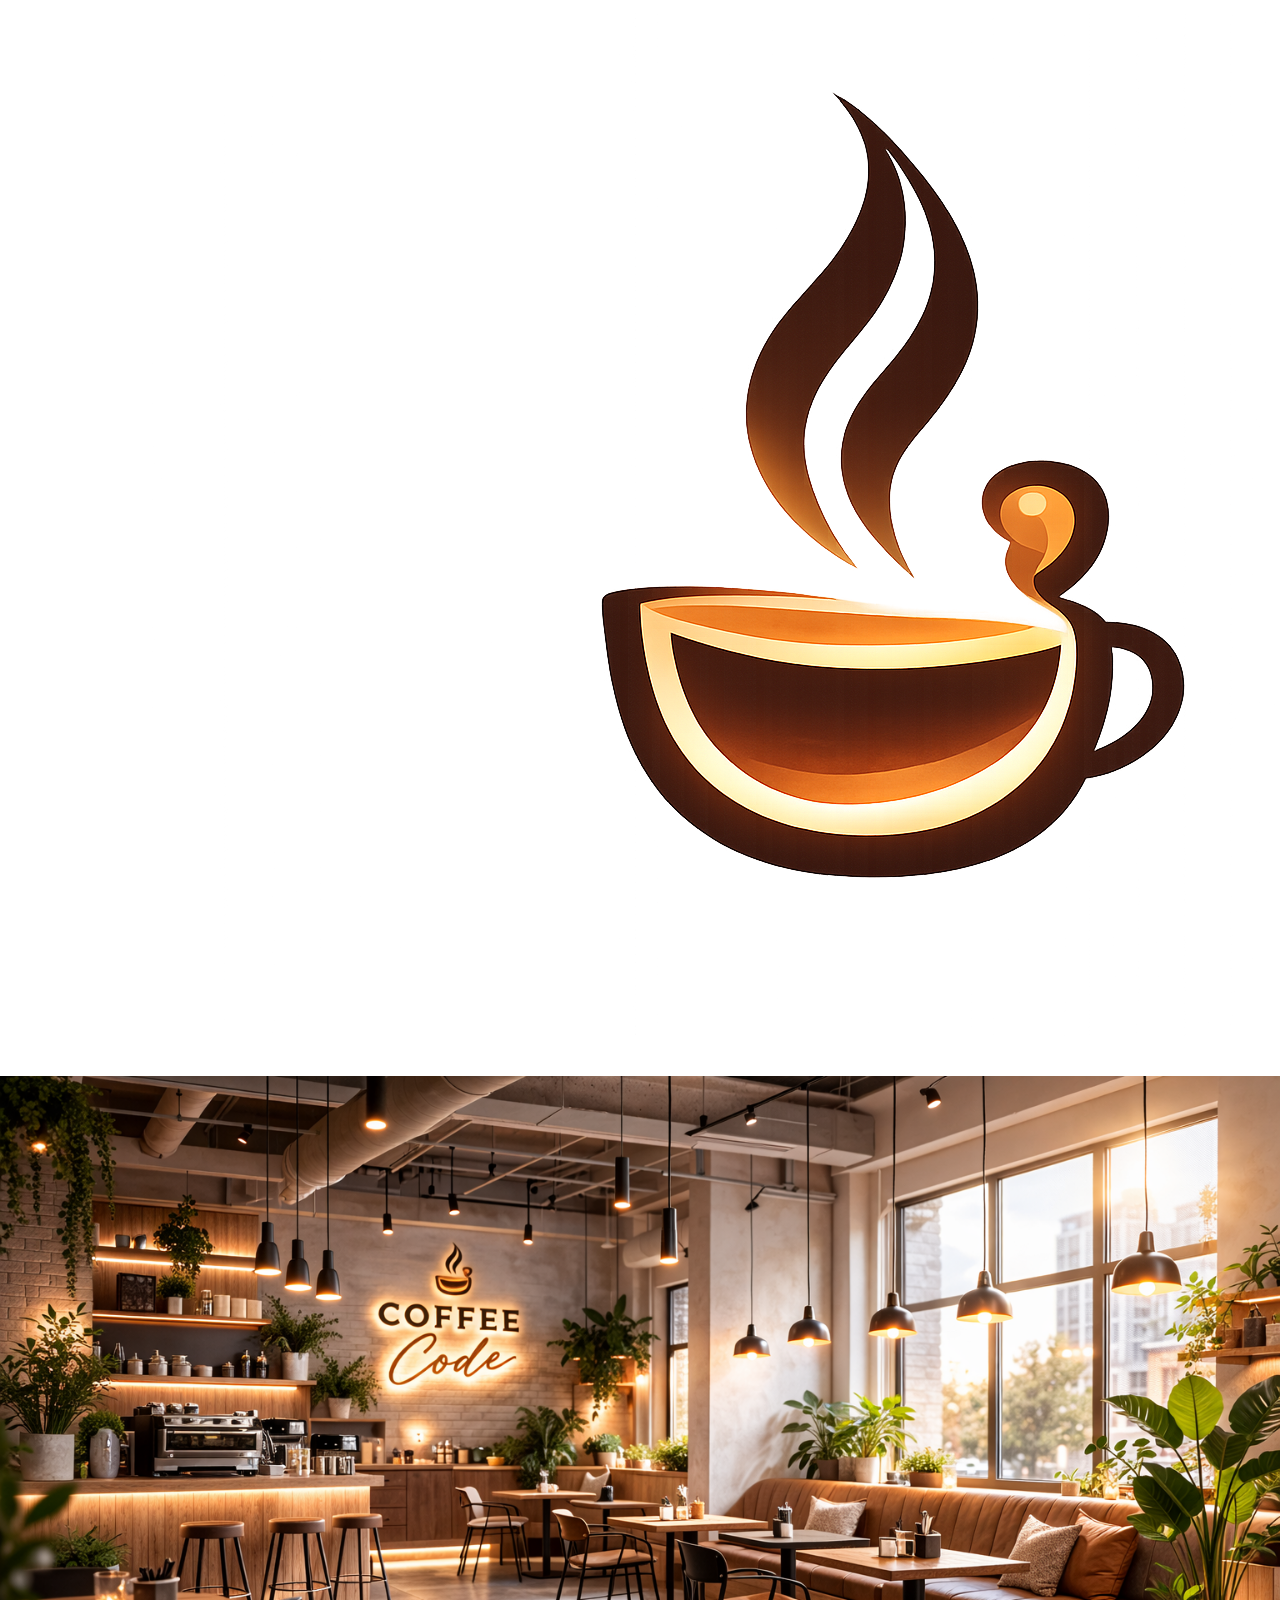
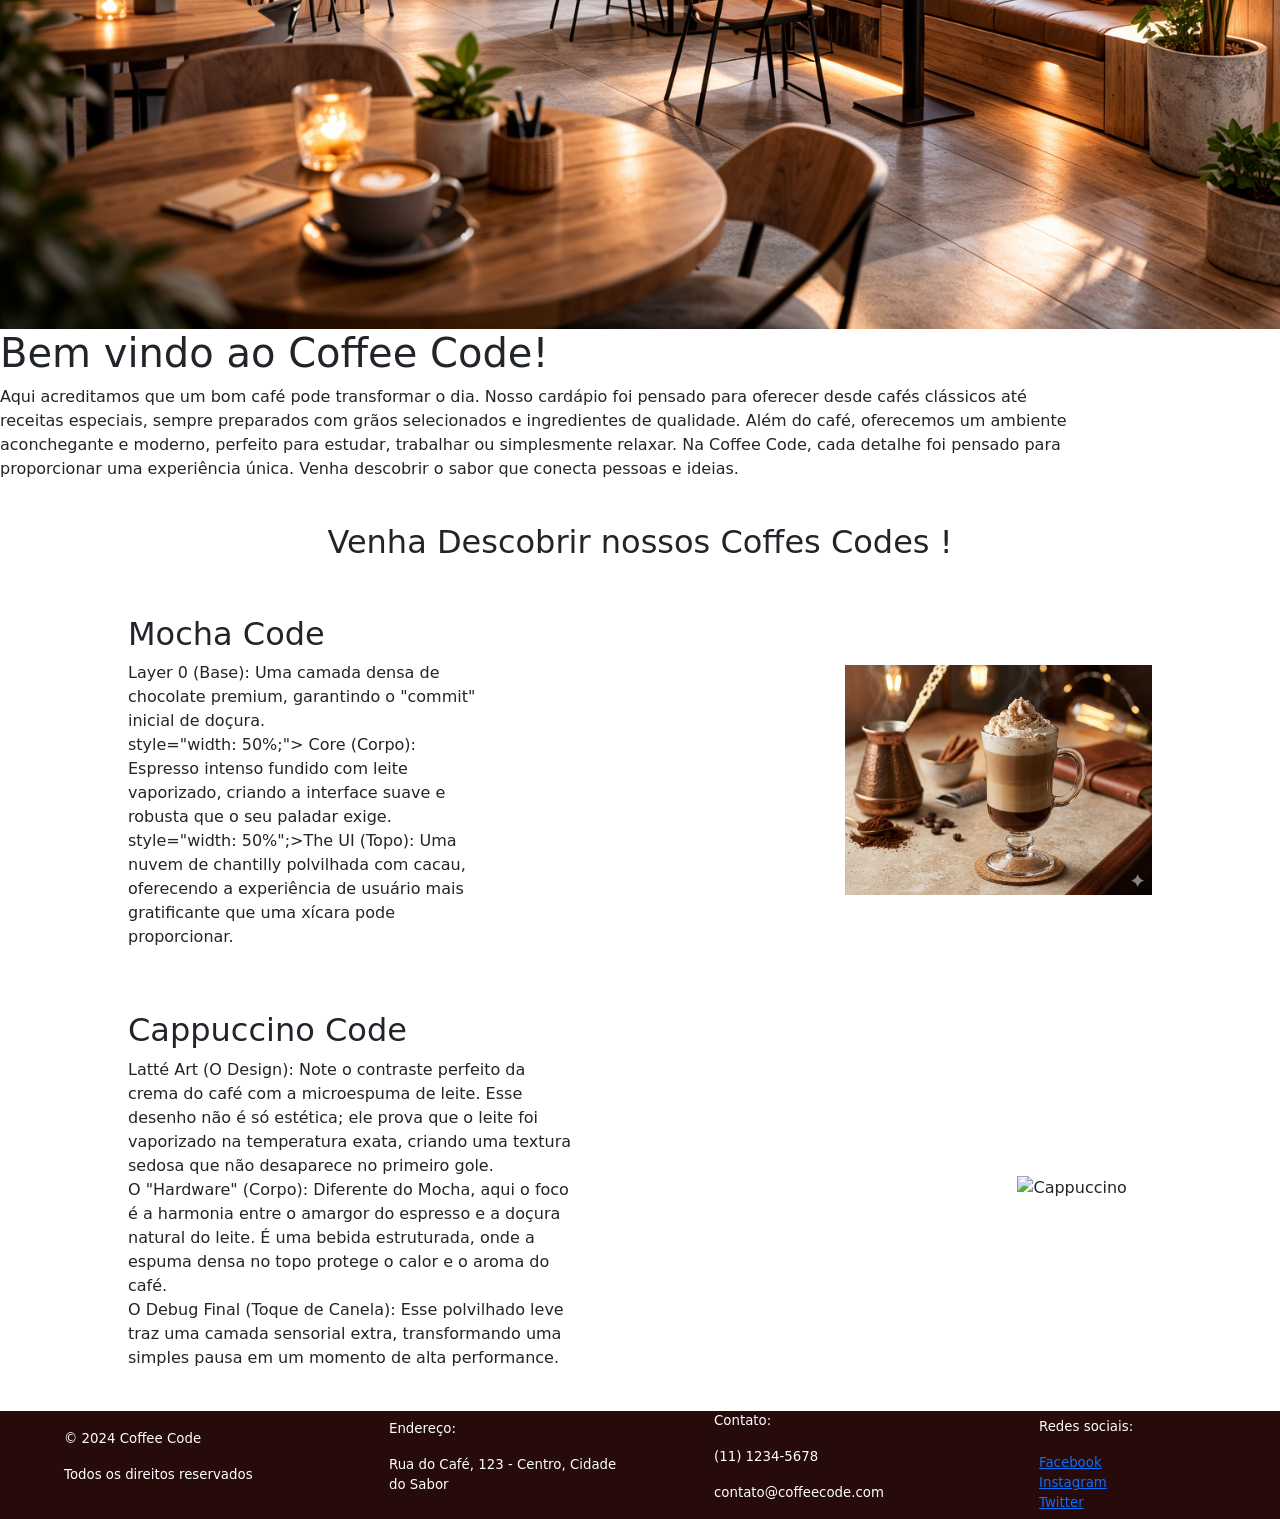
==== index.html @ 64764137 "fix logo navbar" ====
<!DOCTYPE html>
<html lang="pt-br">
<head>
    <meta charset="UTF-8">
    <meta name="viewport" content="width=device-width, initial-scale=1.0">
    <link rel="stylesheet" href="./Style/style.css">
    <title>Coffee Code</title>
    <link href="https://cdn.jsdelivr.net/npm/bootstrap@5.3.8/dist/css/bootstrap.min.css" rel="stylesheet" integrity="sha384-sRIl4kxILFvY47J16cr9ZwB07vP4J8+LH7qKQnuqkuIAvNWLzeN8tE5YBujZqJLB" crossorigin="anonymous">
</head>
<body>

  <script src="https://cdn.jsdelivr.net/npm/bootstrap@5.3.8/dist/js/bootstrap.bundle.min.js" integrity="sha384-FKyoEForCGlyvwx9Hj09JcYn3nv7wiPVlz7YYwJrWVcXK/BmnVDxM+D2scQbITxI" crossorigin="anonymous"></script>

    <header>
      <div class="navbar navbar-expand-sm bg-muted navbar-muted">
        <div class="container-fluid">
        <a class="navbar-brand" href="index.html"><img src="./Imagem/logo2.0.png" alt="logo"></a> <!-- COLOCAR A LOGO AQUI -->
        <button class="navbar-toggler" type="button" data-bs-toggle="collapse" data-bs-target="#collapsibleNavbar">
        <span class="navbar-toggler-icon"></span>
        </button>
        <div class="collapse navbar-collapse" id="collapsibleNavbar">
          <ul class="navbar-nav">
            <li class="nav-item">
              <a class="nav-link" href="index.html">Home</a>
            </li>
            <li class="nav-item">
              <a class="nav-link" href="sobre.html">Sobre</a>
            </li>
            <li class="nav-item">
              <a class="nav-link" href="contato.html">Contato</a>
            </li>
          </ul>
  
          <form class="d-flex">
              <input class="form-control me-2" type="text" placeholder="Search">
              <button class="btn btn-secondary" type="button">Pesquisar</button>
          </form>
          </div>
      </div>
    </header>
    
    <nav>
        <img src="./Imagem/ambiente2.0.png" alt="ambiente"
        width="100%"
        height="100%">
        <h1>Bem vindo ao Coffee Code!</h1>
        <p style="width: 85%;"> Aqui acreditamos que um bom café pode transformar o dia. Nosso cardápio foi pensado para oferecer desde cafés clássicos até receitas especiais, sempre preparados com grãos selecionados e ingredientes de qualidade.
            Além do café, oferecemos um ambiente aconchegante e moderno, perfeito para estudar, trabalhar ou simplesmente relaxar. Na Coffee Code, cada detalhe foi pensado para proporcionar uma experiência única.
            Venha descobrir o sabor que conecta pessoas e ideias.
        </p>
    </nav>

    <section>
        <h2> Venha Descobrir nossos Coffes Codes !</h2>
    </section>
    
    <article>
        <nav><h2>Mocha Code</h2>
           <p style="width: 50%;">
            Layer 0 (Base): Uma camada densa de chocolate premium, garantindo o "commit" inicial de doçura.
           <br>
           style="width: 50%;"> Core (Corpo): Espresso intenso fundido com leite vaporizado, criando a interface suave e robusta que o seu paladar exige.
           <br>
           style="width: 50%";>The UI (Topo): Uma nuvem de chantilly polvilhada com cacau, oferecendo a experiência de usuário mais gratificante que uma xícara pode proporcionar.
           </p>
        </nav>

        <img src="./Imagem/exemplo café.jpg" alt="Mocha Café"
        width="30%"
        height="30%">
    </article>

    
     <article>
        <nav><h2>Cappuccino Code</h2>
           <p style="width: 50%;">
           Latté Art (O Design): Note o contraste perfeito da crema do café com a microespuma de leite. Esse desenho não é só estética; ele prova que o leite foi vaporizado na temperatura exata, criando uma textura sedosa que não desaparece no primeiro gole.
           <br>
           O "Hardware" (Corpo): Diferente do Mocha, aqui o foco é a harmonia entre o amargor do espresso e a doçura natural do leite. É uma bebida estruturada, onde a espuma densa no topo protege o calor e o aroma do café.
           <br>
           O Debug Final (Toque de Canela): Esse polvilhado leve traz uma camada sensorial extra, transformando uma simples pausa em um momento de alta performance.
           </p>
        </nav>

        <img src="./Imagem/cappuccino.jpg" alt="Cappuccino"
        width="30%"
        height="30%">        
    </article>

<footer>
  <div>
    <p>© 2024 Coffee Code</p>
    <p>Todos os direitos reservados</p>
  </div>

  <div>
    <p>Endereço:</p>
    <p>Rua do Café, 123 - Centro, Cidade do Sabor</p>
  </div>

  <div>
    <p>Contato:</p>
    <p>(11) 1234-5678</p>
    <p>contato@coffeecode.com</p>
  </div>

  <div>
    <p>Redes sociais:</p>
    <a href="#">Facebook</a><br>
    <a href="#">Instagram</a><br>
    <a href="#">Twitter</a>
  </div>
</footer>
  
</body>
</html>
---- Style/style.css ----
body {
    background-color: aliceblue;
    font-family:'Lucida Sans', 'Lucida Sans Regular', 'Lucida Grande', 'Lucida Sans Unicode', Geneva, Verdana, sans-serif
}


header {
    display: flex;
    justify-content: space-between;
    align-items: center;
    flex-wrap: wrap;
    margin-left: 10%;
    margin-right: 10%;
    }

nav {
    display: block;
    justify-items: center;
    align-content: center;
    margin-top: 2%;
}

section {
    display: flex;
    justify-content: center;
    margin-top: 2%;
}

article {
    display: flex;
    margin: 2% 10%;
    align-items: center;
    justify-content: space-around;
}

 footer {
    display: flex;
    justify-content: space-between; 
    align-items: center; 
    background-color: rgb(39, 10, 10);
    color: white;
    gap: 20px;
    height: 17%;
}

footer div {
    font-size: smaller;
    align-items: center;
    margin-left: 5%;
    width: 350px;
}


div {
    width: 20%;
}

.form {
    display: flex;
    justify-content: center;
    margin: 0% 3%;
}

.form form {
    display: flex;
    flex-direction: column; 
    gap: 10px;
    width: 300px;
    margin-bottom: 2%;
}

textarea {
    width: 100%;
    height: 150px; 
    padding: 10px;
}
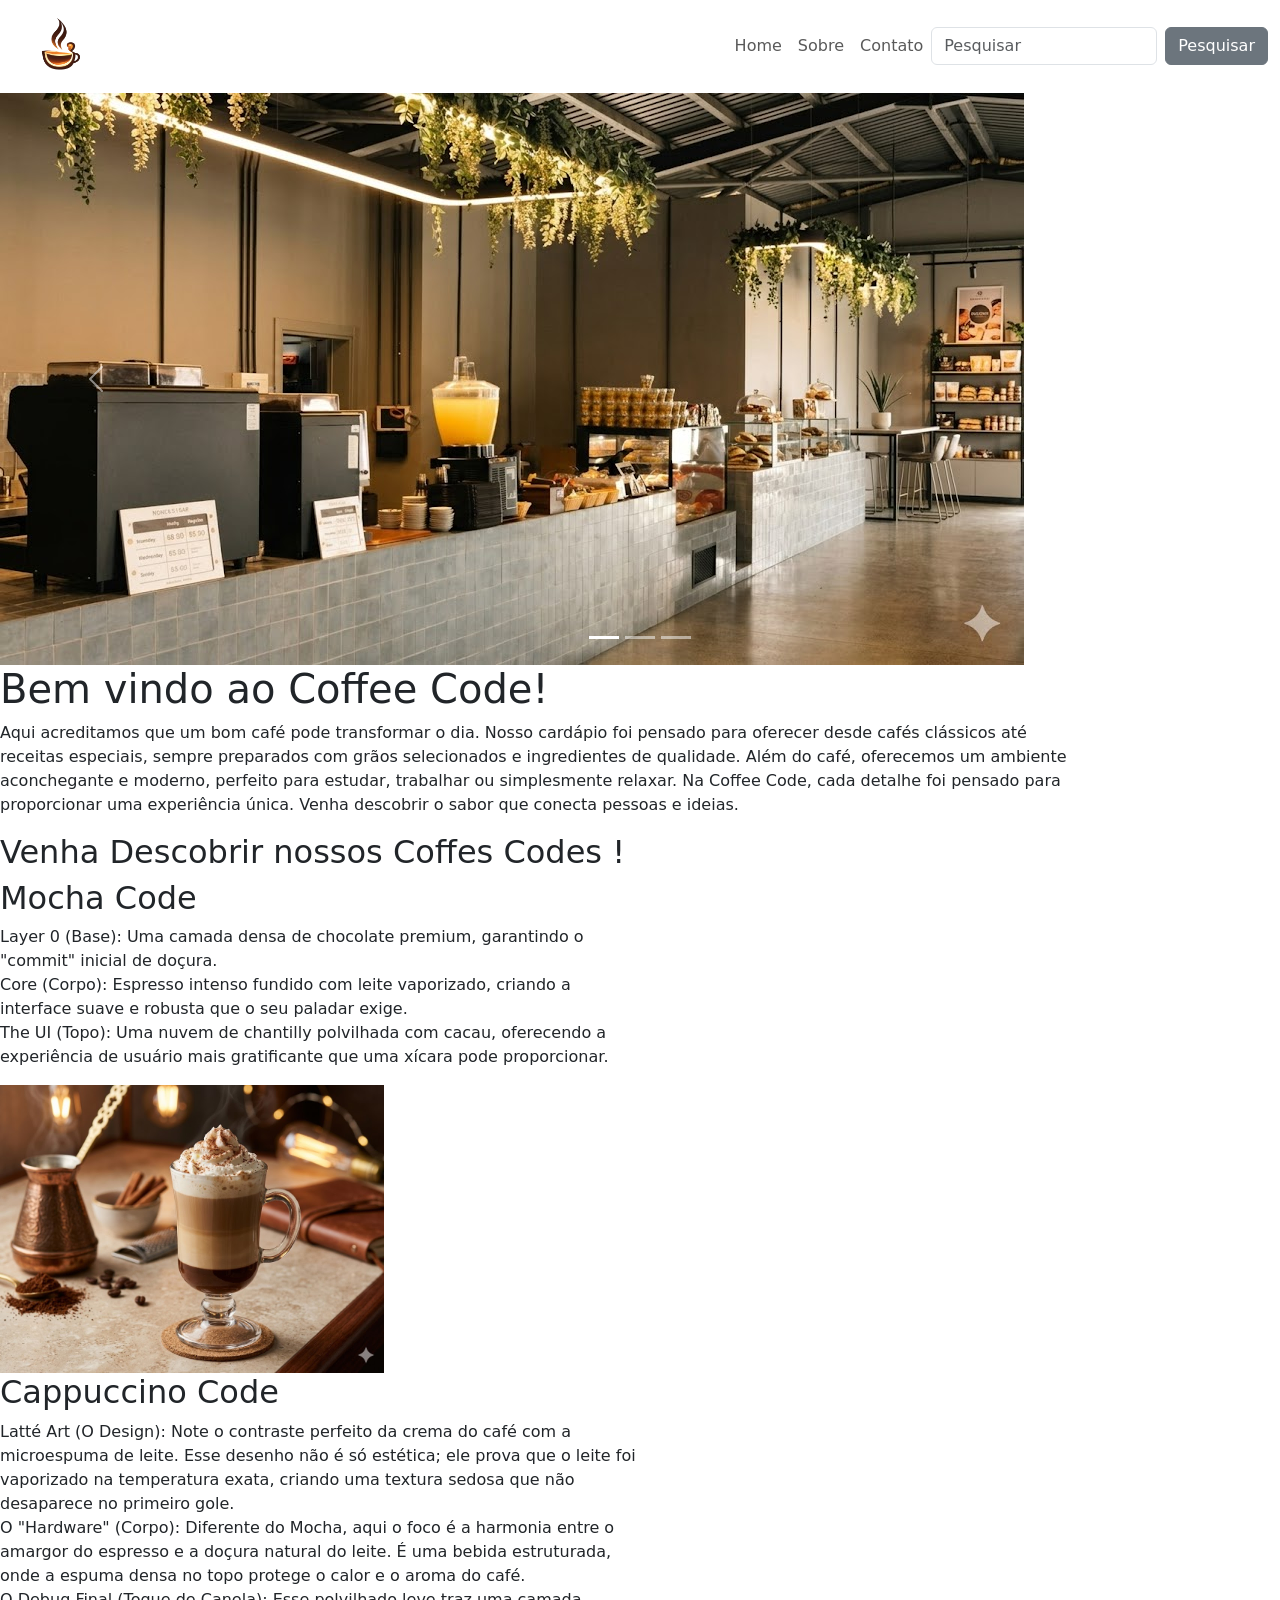
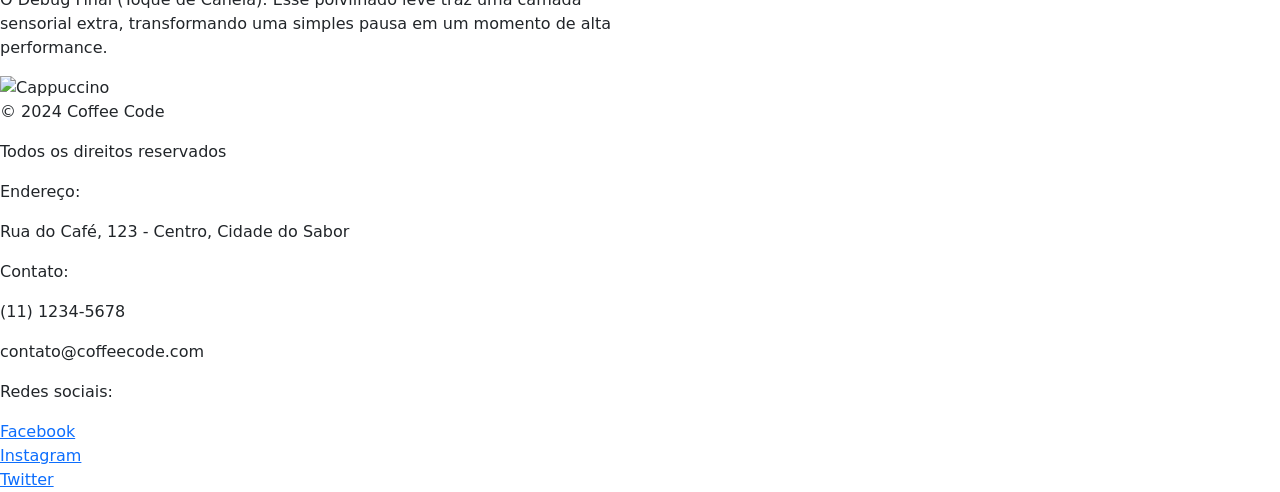
==== commit c389ed70: "uptade index" ====
--- a/index.html
+++ b/index.html
@@ -6,20 +6,21 @@
     <link rel="stylesheet" href="./Style/style.css">
     <title>Coffee Code</title>
     <link href="https://cdn.jsdelivr.net/npm/bootstrap@5.3.8/dist/css/bootstrap.min.css" rel="stylesheet" integrity="sha384-sRIl4kxILFvY47J16cr9ZwB07vP4J8+LH7qKQnuqkuIAvNWLzeN8tE5YBujZqJLB" crossorigin="anonymous">
+    <script src="https://cdn.jsdelivr.net/npm/bootstrap@5.3.8/dist/js/bootstrap.bundle.min.js" integrity="sha384-FKyoEForCGlyvwx9Hj09JcYn3nv7wiPVlz7YYwJrWVcXK/BmnVDxM+D2scQbITxI" crossorigin="anonymous"></script>
+
 </head>
 <body>
 
-  <script src="https://cdn.jsdelivr.net/npm/bootstrap@5.3.8/dist/js/bootstrap.bundle.min.js" integrity="sha384-FKyoEForCGlyvwx9Hj09JcYn3nv7wiPVlz7YYwJrWVcXK/BmnVDxM+D2scQbITxI" crossorigin="anonymous"></script>
 
     <header>
       <div class="navbar navbar-expand-sm bg-muted navbar-muted">
         <div class="container-fluid">
-        <a class="navbar-brand" href="index.html"><img src="./Imagem/logo2.0.png" alt="logo"></a> <!-- COLOCAR A LOGO AQUI -->
+        <a class="navbar-brand" href="index.html"> <img class="img-fluid" src="./Imagem/logo2.0.png" alt="Logo" style="max-width: 100px"> </a> <!-- COLOCAR A LOGO AQUI -->
         <button class="navbar-toggler" type="button" data-bs-toggle="collapse" data-bs-target="#collapsibleNavbar">
         <span class="navbar-toggler-icon"></span>
         </button>
         <div class="collapse navbar-collapse" id="collapsibleNavbar">
-          <ul class="navbar-nav">
+          <ul class="navbar-nav ms-auto">
             <li class="nav-item">
               <a class="nav-link" href="index.html">Home</a>
             </li>
@@ -32,23 +33,50 @@
           </ul>
   
           <form class="d-flex">
-              <input class="form-control me-2" type="text" placeholder="Search">
+              <input class="form-control me-2 h-99" type="text" placeholder="Pesquisar">
               <button class="btn btn-secondary" type="button">Pesquisar</button>
           </form>
           </div>
       </div>
     </header>
     
-    <nav>
-        <img src="./Imagem/ambiente2.0.png" alt="ambiente"
-        width="100%"
-        height="100%">
+    <main>
+      <div id="demo" class="carousel slide" data-bs-ride="carousel">
+
+
+        <div class="carousel-indicators">
+          <button type="button" data-bs-target="#demo" data-bs-slide-to="0" class="active"></button>
+          <button type="button" data-bs-target="#demo" data-bs-slide-to="1"></button>
+          <button type="button" data-bs-target="#demo" data-bs-slide-to="2"></button>
+        </div>
+  
+ 
+        <div class="carousel-inner">
+          <div class="carousel-item active">
+            <img src="./Imagem/carrossel1.jpg" alt="Balcão">
+          </div>
+          <div class="carousel-item">
+            <img src="./Imagem/carrossel2.jpg" alt="Café">
+          </div>
+          <div class="carousel-item">
+            <img src="./Imagem/carrossel3.jpg" alt="Mesas">
+          </div>
+        </div>
+  
+        <button class="carousel-control-prev" type="button" data-bs-target="#demo" data-bs-slide="prev">
+          <span class="carousel-control-prev-icon"></span>
+        </button>
+        <button class="carousel-control-next" type="button" data-bs-target="#demo" data-bs-slide="next">
+          <span class="carousel-control-next-icon"></span>
+        </button>
+      </div>
+
         <h1>Bem vindo ao Coffee Code!</h1>
         <p style="width: 85%;"> Aqui acreditamos que um bom café pode transformar o dia. Nosso cardápio foi pensado para oferecer desde cafés clássicos até receitas especiais, sempre preparados com grãos selecionados e ingredientes de qualidade.
             Além do café, oferecemos um ambiente aconchegante e moderno, perfeito para estudar, trabalhar ou simplesmente relaxar. Na Coffee Code, cada detalhe foi pensado para proporcionar uma experiência única.
             Venha descobrir o sabor que conecta pessoas e ideias.
         </p>
-    </nav>
+    </main>
 
     <section>
         <h2> Venha Descobrir nossos Coffes Codes !</h2>
@@ -59,9 +87,9 @@
            <p style="width: 50%;">
             Layer 0 (Base): Uma camada densa de chocolate premium, garantindo o "commit" inicial de doçura.
            <br>
-           style="width: 50%;"> Core (Corpo): Espresso intenso fundido com leite vaporizado, criando a interface suave e robusta que o seu paladar exige.
+            Core (Corpo): Espresso intenso fundido com leite vaporizado, criando a interface suave e robusta que o seu paladar exige.
            <br>
-           style="width: 50%";>The UI (Topo): Uma nuvem de chantilly polvilhada com cacau, oferecendo a experiência de usuário mais gratificante que uma xícara pode proporcionar.
+            The UI (Topo): Uma nuvem de chantilly polvilhada com cacau, oferecendo a experiência de usuário mais gratificante que uma xícara pode proporcionar.
            </p>
         </nav>
 
--- a/Style/style.css
+++ b/Style/style.css
@@ -1,4 +1,5 @@
-body {
+/*
+ body {
     background-color: aliceblue;
     font-family:'Lucida Sans', 'Lucida Sans Regular', 'Lucida Grande', 'Lucida Sans Unicode', Geneva, Verdana, sans-serif
 }
@@ -12,8 +13,9 @@
     margin-left: 10%;
     margin-right: 10%;
     }
+    
 
-nav {
+main {
     display: block;
     justify-items: center;
     align-content: center;
@@ -73,4 +75,12 @@
     width: 100%;
     height: 150px; 
     padding: 10px;
-}+}
+
+main {
+    display: flex;
+    justify-content: center;
+    max-width: 100%;
+    margin: 0 auto;
+}
+    */
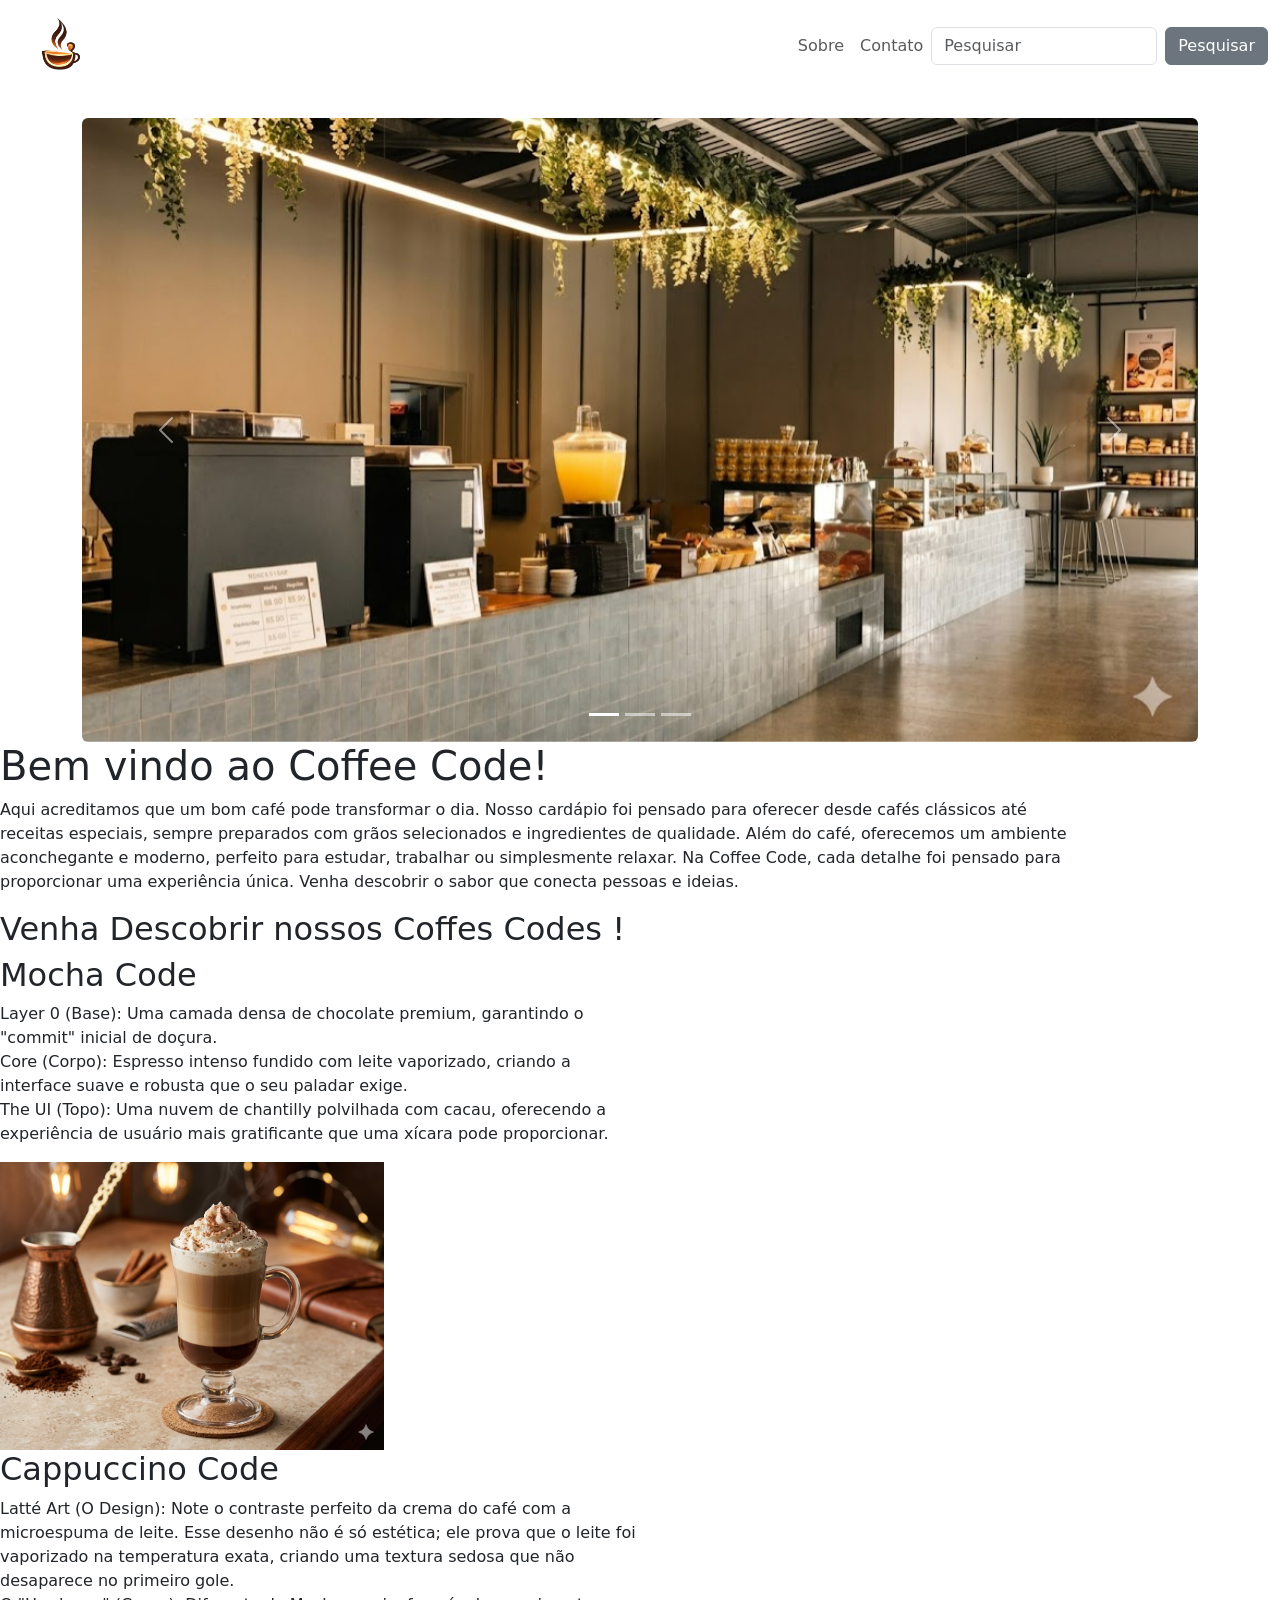
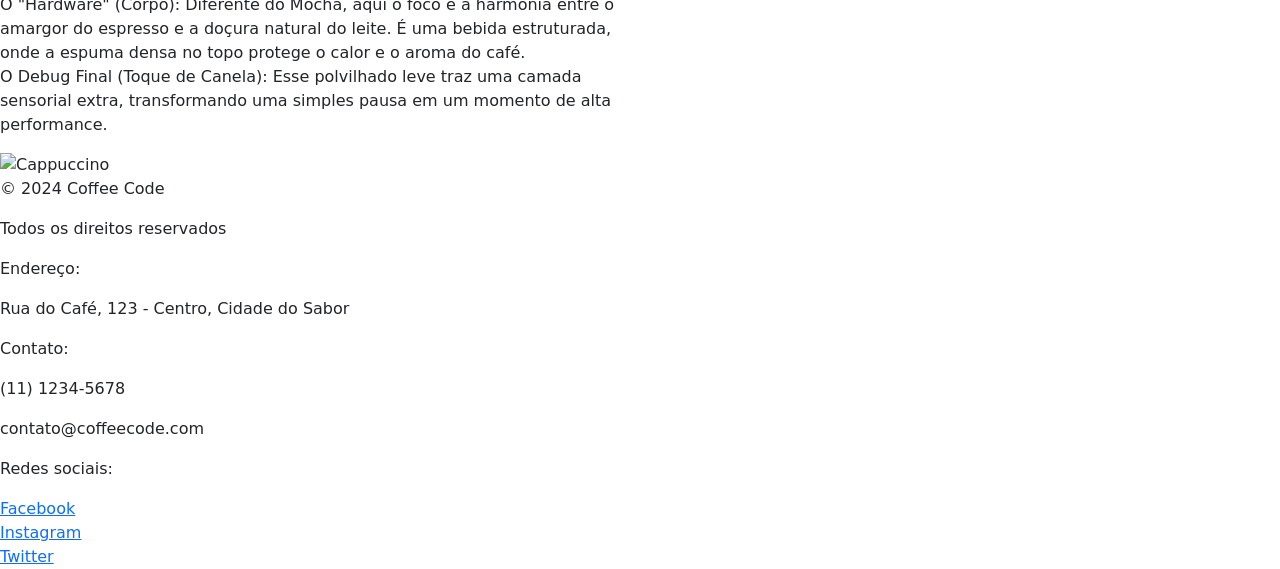
==== commit 44b44cf2: "fix index" ====
--- a/index.html
+++ b/index.html
@@ -6,22 +6,21 @@
     <link rel="stylesheet" href="./Style/style.css">
     <title>Coffee Code</title>
     <link href="https://cdn.jsdelivr.net/npm/bootstrap@5.3.8/dist/css/bootstrap.min.css" rel="stylesheet" integrity="sha384-sRIl4kxILFvY47J16cr9ZwB07vP4J8+LH7qKQnuqkuIAvNWLzeN8tE5YBujZqJLB" crossorigin="anonymous">
-    <script src="https://cdn.jsdelivr.net/npm/bootstrap@5.3.8/dist/js/bootstrap.bundle.min.js" integrity="sha384-FKyoEForCGlyvwx9Hj09JcYn3nv7wiPVlz7YYwJrWVcXK/BmnVDxM+D2scQbITxI" crossorigin="anonymous"></script>
-
 </head>
 <body>
 
+    <script src="https://cdn.jsdelivr.net/npm/bootstrap@5.3.8/dist/js/bootstrap.bundle.min.js" integrity="sha384-FKyoEForCGlyvwx9Hj09JcYn3nv7wiPVlz7YYwJrWVcXK/BmnVDxM+D2scQbITxI" crossorigin="anonymous"></script>
 
     <header>
       <div class="navbar navbar-expand-sm bg-muted navbar-muted">
         <div class="container-fluid">
-        <a class="navbar-brand" href="index.html"> <img class="img-fluid" src="./Imagem/logo2.0.png" alt="Logo" style="max-width: 100px"> </a> <!-- COLOCAR A LOGO AQUI -->
+        <a class="navbar-brand" href="index.html"> <img class="img-fluid" src="./Imagem/logo2.0.png" alt="Logo" style="max-width: 100px"> </a> <!-- COLOCAR A LOGO AQUI MUCA-->
         <button class="navbar-toggler" type="button" data-bs-toggle="collapse" data-bs-target="#collapsibleNavbar">
         <span class="navbar-toggler-icon"></span>
         </button>
         <div class="collapse navbar-collapse" id="collapsibleNavbar">
           <ul class="navbar-nav ms-auto">
-            <li class="nav-item">
+            <li class="nav-item dropdown-menu">
               <a class="nav-link" href="index.html">Home</a>
             </li>
             <li class="nav-item">
@@ -40,45 +39,45 @@
       </div>
     </header>
     
-    <main>
-      <div id="demo" class="carousel slide" data-bs-ride="carousel">
+    <main class="container">
+     <div id="demo" class="carousel slide" data-bs-ride="carousel">
 
+       <div class="carousel-indicators">
+         <button type="button" data-bs-target="#demo" data-bs-slide-to="0" class="active"></button>
+         <button type="button" data-bs-target="#demo" data-bs-slide-to="1"></button>
+         <button type="button" data-bs-target="#demo" data-bs-slide-to="2"></button>
+       </div>
+  
+       <div class="carousel-inner rounded">
+         <div class="carousel-item active">
+           <img src="./Imagem/carrossel1.jpg" alt="Cafeteria" class="d-block" style="width:100%">
+         </div>
+         <div class="carousel-item">
+           <img src="./Imagem/carrossel2.jpg" alt="Cafeteria" class="d-block" style="width:100%">
+         </div>
+         <div class="carousel-item">
+           <img src="./Imagem/carrossel3.jpg" alt="Cafeteria" class="d-block" style="width:100%">
+         </div>
+       </div>
+  
+       <button class="carousel-control-prev" type="button" data="#demo" data-bs-slide="prev">
+         <span class="carousel-control-prev-icon"></span>
+       </button>
+       <button class="carousel-control-next" type="button" data-bs-target="#demo" data-bs-slide="next">
+         <span class="carousel-control-next-icon"></span>
+       </button>
+     </div>
+    </main>
 
-        <div class="carousel-indicators">
-          <button type="button" data-bs-target="#demo" data-bs-slide-to="0" class="active"></button>
-          <button type="button" data-bs-target="#demo" data-bs-slide-to="1"></button>
-          <button type="button" data-bs-target="#demo" data-bs-slide-to="2"></button>
-        </div>
-  
- 
-        <div class="carousel-inner">
-          <div class="carousel-item active">
-            <img src="./Imagem/carrossel1.jpg" alt="Balcão">
-          </div>
-          <div class="carousel-item">
-            <img src="./Imagem/carrossel2.jpg" alt="Café">
-          </div>
-          <div class="carousel-item">
-            <img src="./Imagem/carrossel3.jpg" alt="Mesas">
-          </div>
-        </div>
-  
-        <button class="carousel-control-prev" type="button" data-bs-target="#demo" data-bs-slide="prev">
-          <span class="carousel-control-prev-icon"></span>
-        </button>
-        <button class="carousel-control-next" type="button" data-bs-target="#demo" data-bs-slide="next">
-          <span class="carousel-control-next-icon"></span>
-        </button>
-      </div>
+    <section>
+    </div>
 
         <h1>Bem vindo ao Coffee Code!</h1>
         <p style="width: 85%;"> Aqui acreditamos que um bom café pode transformar o dia. Nosso cardápio foi pensado para oferecer desde cafés clássicos até receitas especiais, sempre preparados com grãos selecionados e ingredientes de qualidade.
             Além do café, oferecemos um ambiente aconchegante e moderno, perfeito para estudar, trabalhar ou simplesmente relaxar. Na Coffee Code, cada detalhe foi pensado para proporcionar uma experiência única.
             Venha descobrir o sabor que conecta pessoas e ideias.
         </p>
-    </main>
-
-    <section>
+    </div>
         <h2> Venha Descobrir nossos Coffes Codes !</h2>
     </section>
     
@@ -91,7 +90,7 @@
            <br>
             The UI (Topo): Uma nuvem de chantilly polvilhada com cacau, oferecendo a experiência de usuário mais gratificante que uma xícara pode proporcionar.
            </p>
-        </nav>
+        </nav>  
 
         <img src="./Imagem/exemplo café.jpg" alt="Mocha Café"
         width="30%"
--- a/Style/style.css
+++ b/Style/style.css
@@ -83,4 +83,8 @@
     max-width: 100%;
     margin: 0 auto;
 }
-    */+    */
+
+header {
+    margin-bottom: 2%;
+}
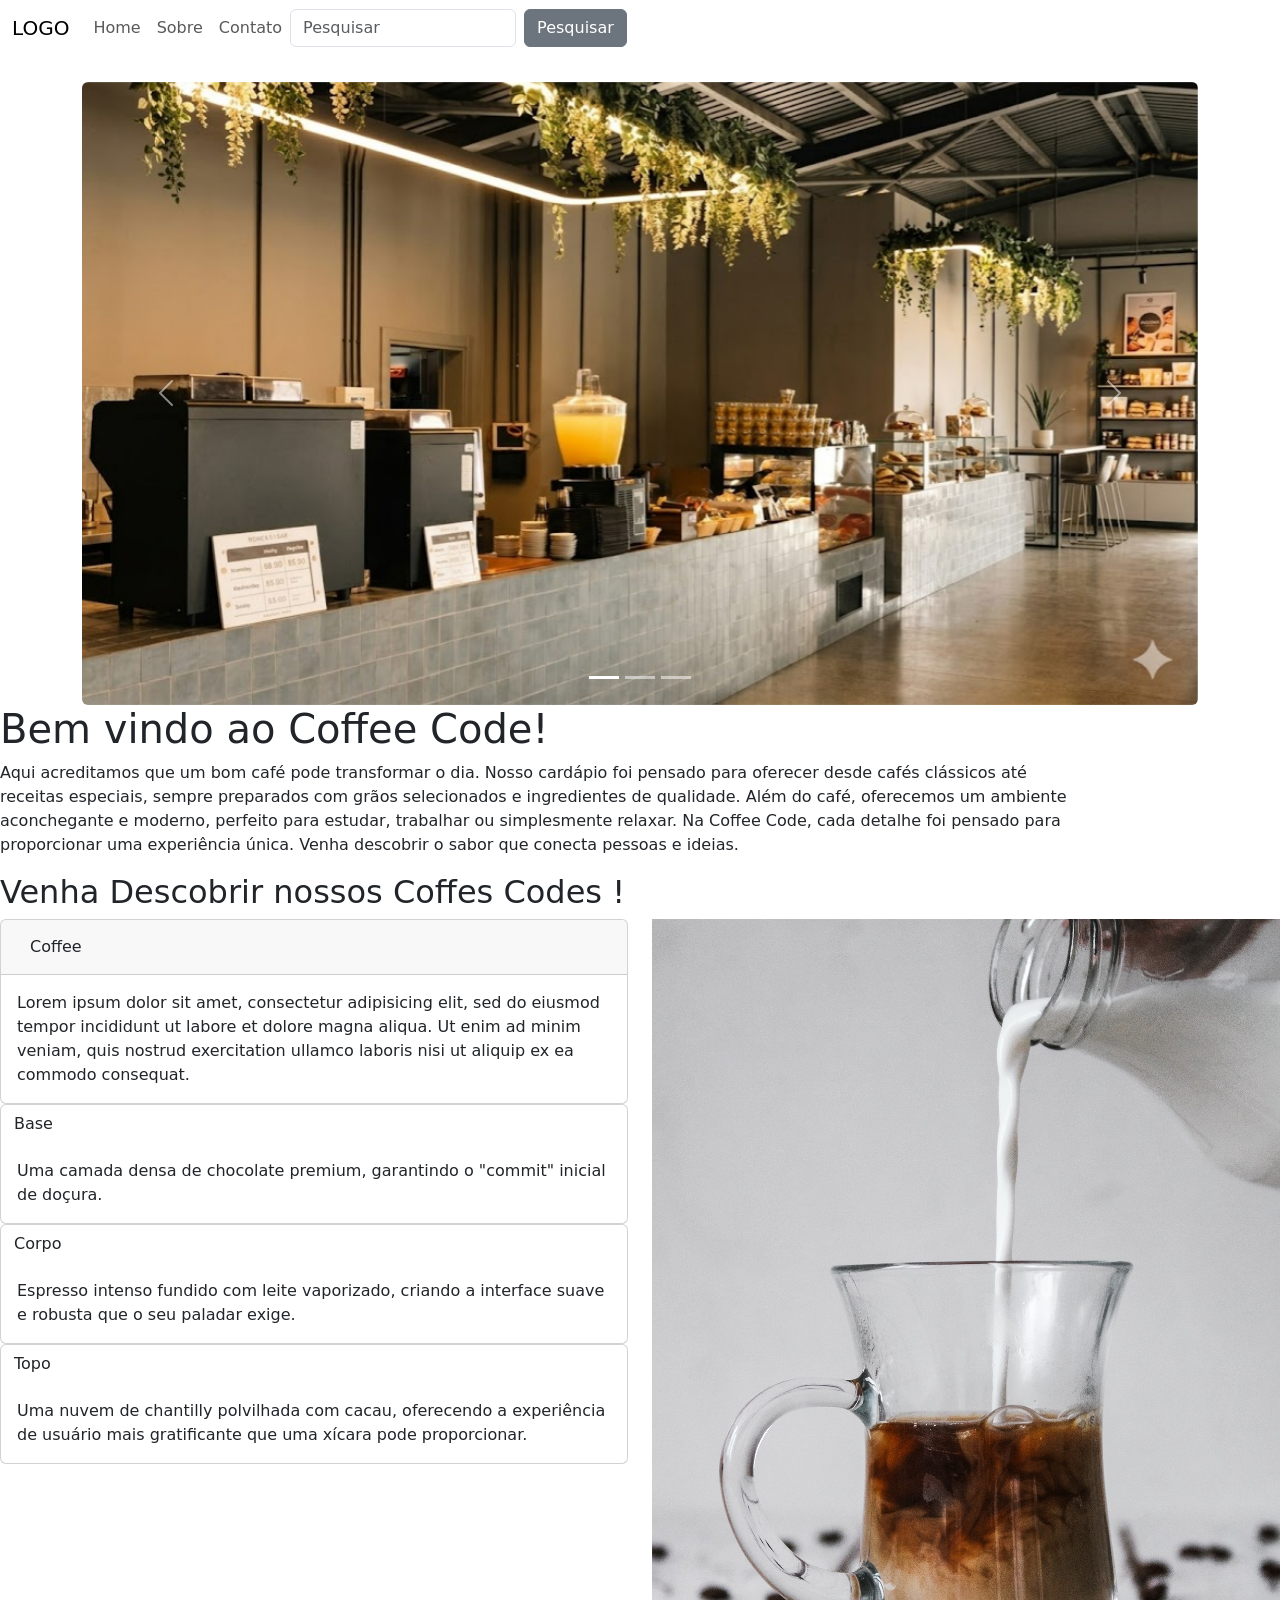
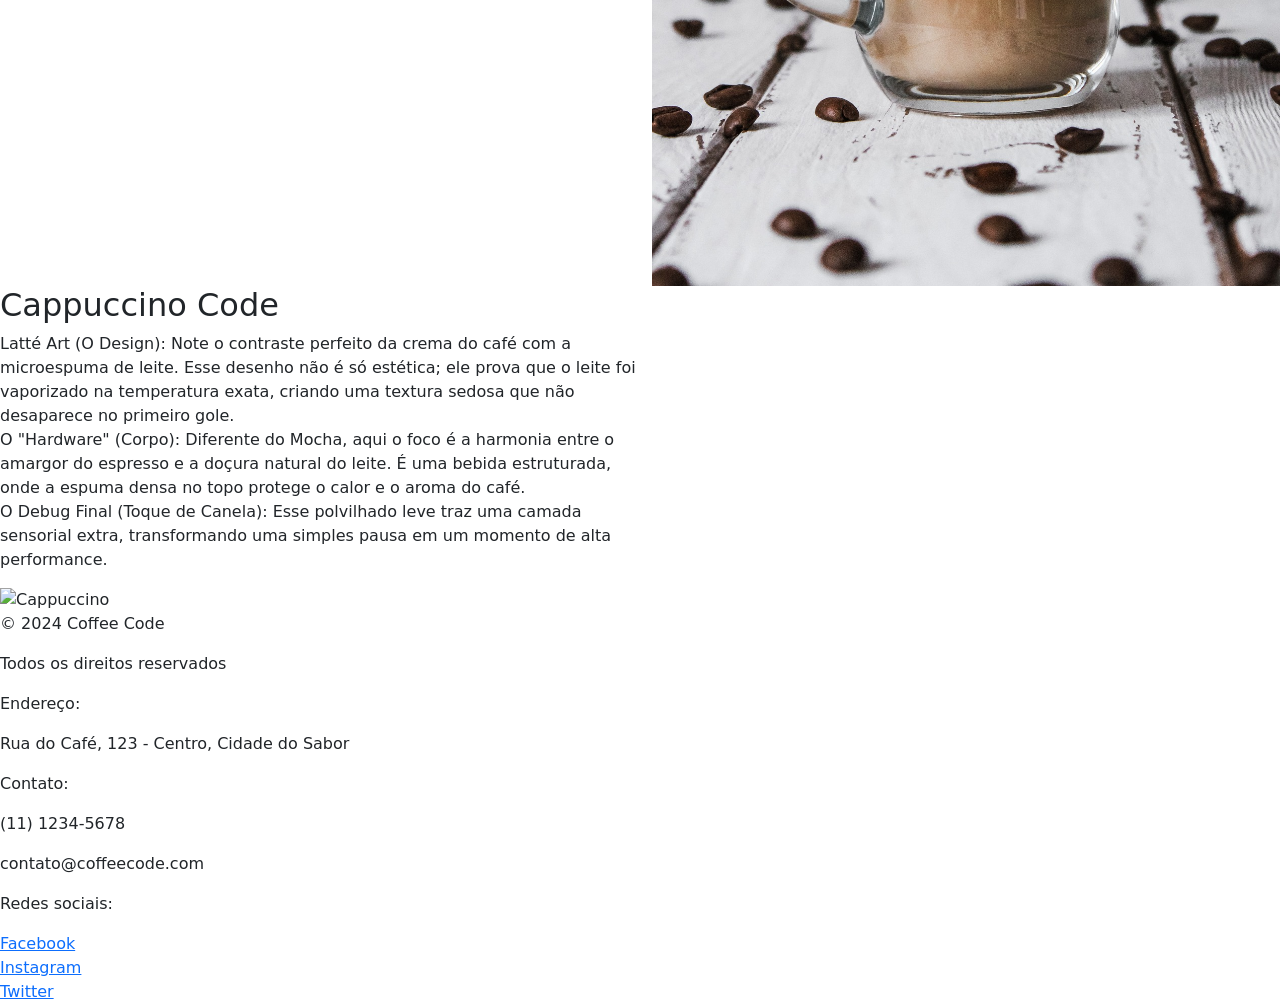
==== commit c9763225: "fix templates" ====
--- a/index.html
+++ b/index.html
@@ -14,13 +14,14 @@
     <header>
       <div class="navbar navbar-expand-sm bg-muted navbar-muted">
         <div class="container-fluid">
-        <a class="navbar-brand" href="index.html"> <img class="img-fluid" src="./Imagem/logo2.0.png" alt="Logo" style="max-width: 100px"> </a> <!-- COLOCAR A LOGO AQUI MUCA-->
+        <a class="navbar-brand" href="index.html">LOGO</a> <!-- COLOCAR A LOGO AQUI -->
         <button class="navbar-toggler" type="button" data-bs-toggle="collapse" data-bs-target="#collapsibleNavbar">
         <span class="navbar-toggler-icon"></span>
         </button>
+
         <div class="collapse navbar-collapse" id="collapsibleNavbar">
-          <ul class="navbar-nav ms-auto">
-            <li class="nav-item dropdown-menu">
+          <ul class="navbar-nav">
+            <li class="nav-item">
               <a class="nav-link" href="index.html">Home</a>
             </li>
             <li class="nav-item">
@@ -81,18 +82,55 @@
         <h2> Venha Descobrir nossos Coffes Codes !</h2>
     </section>
     
-    <article>
-        <nav><h2>Mocha Code</h2>
-           <p style="width: 50%;">
-            Layer 0 (Base): Uma camada densa de chocolate premium, garantindo o "commit" inicial de doçura.
-           <br>
-            Core (Corpo): Espresso intenso fundido com leite vaporizado, criando a interface suave e robusta que o seu paladar exige.
-           <br>
-            The UI (Topo): Uma nuvem de chantilly polvilhada com cacau, oferecendo a experiência de usuário mais gratificante que uma xícara pode proporcionar.
-           </p>
-        </nav>  
+    <article class="row row-cols-2">
+      <div id="accordion">
+        <div class="card">
+          <div class="card-header">
+            <a class="btn" data-bs-toggle="collapse" href="#collapseOne">Coffee</a>
+          </div>
+        <div id="collapseOne" class="collapse show" data-bs-parent="#accordion">
+          <div class="card-body">
+          Lorem ipsum dolor sit amet, consectetur adipisicing elit, sed do eiusmod tempor incididunt ut labore et dolore magna aliqua. Ut enim ad minim veniam, quis nostrud exercitation ullamco laboris nisi ut aliquip ex ea commodo consequat.
+          </div>
+        </div>
+        </div>
 
-        <img src="./Imagem/exemplo café.jpg" alt="Mocha Café"
+        <div class="card">
+          <div class-header>
+            <a class="btn" data-bs-toggle="collapse" href="#collapseOne">Base</a>
+          </div>
+          <div id="collapseOne" class="collapse show" data-bs-parent="#accordion">
+          <div class="card-body">
+             Uma camada densa de chocolate premium, garantindo o "commit" inicial de doçura.
+          </div>
+        </div>
+        </div>
+
+        <div class="card">
+          <div class-header>
+            <a class="btn" data-bs-toggle="collapse" href="#collapseOne">Corpo</a>
+          </div>
+          <div id="collapseOne" class="collapse show" data-bs-parent="#accordion">
+          <div class="card-body">
+            Espresso intenso fundido com leite vaporizado, criando a interface suave e robusta que o seu paladar exige.          
+          </div>
+          </div>
+        </div>
+
+        <div class="card">
+          <div class-header>
+            <a class="btn" data-bs-toggle="collapse" href="#collapseOne">Topo</a>
+          </div>
+          <div id="collapseOne" class="collapse show" data-bs-parent="#accordion">
+          <div class="card-body">
+            Uma nuvem de chantilly polvilhada com cacau, oferecendo a experiência de usuário mais gratificante que uma xícara pode proporcionar.          </div>
+          </div>
+        </div>
+      </div>
+      </div>
+      </div> 
+
+        <img src="./Imagem/mochaet2.jpg" alt="Mocha Café"
         width="30%"
         height="30%">
     </article>
--- a/Style/style.css
+++ b/Style/style.css
@@ -87,4 +87,5 @@
 
 header {
     margin-bottom: 2%;
-}+}
+
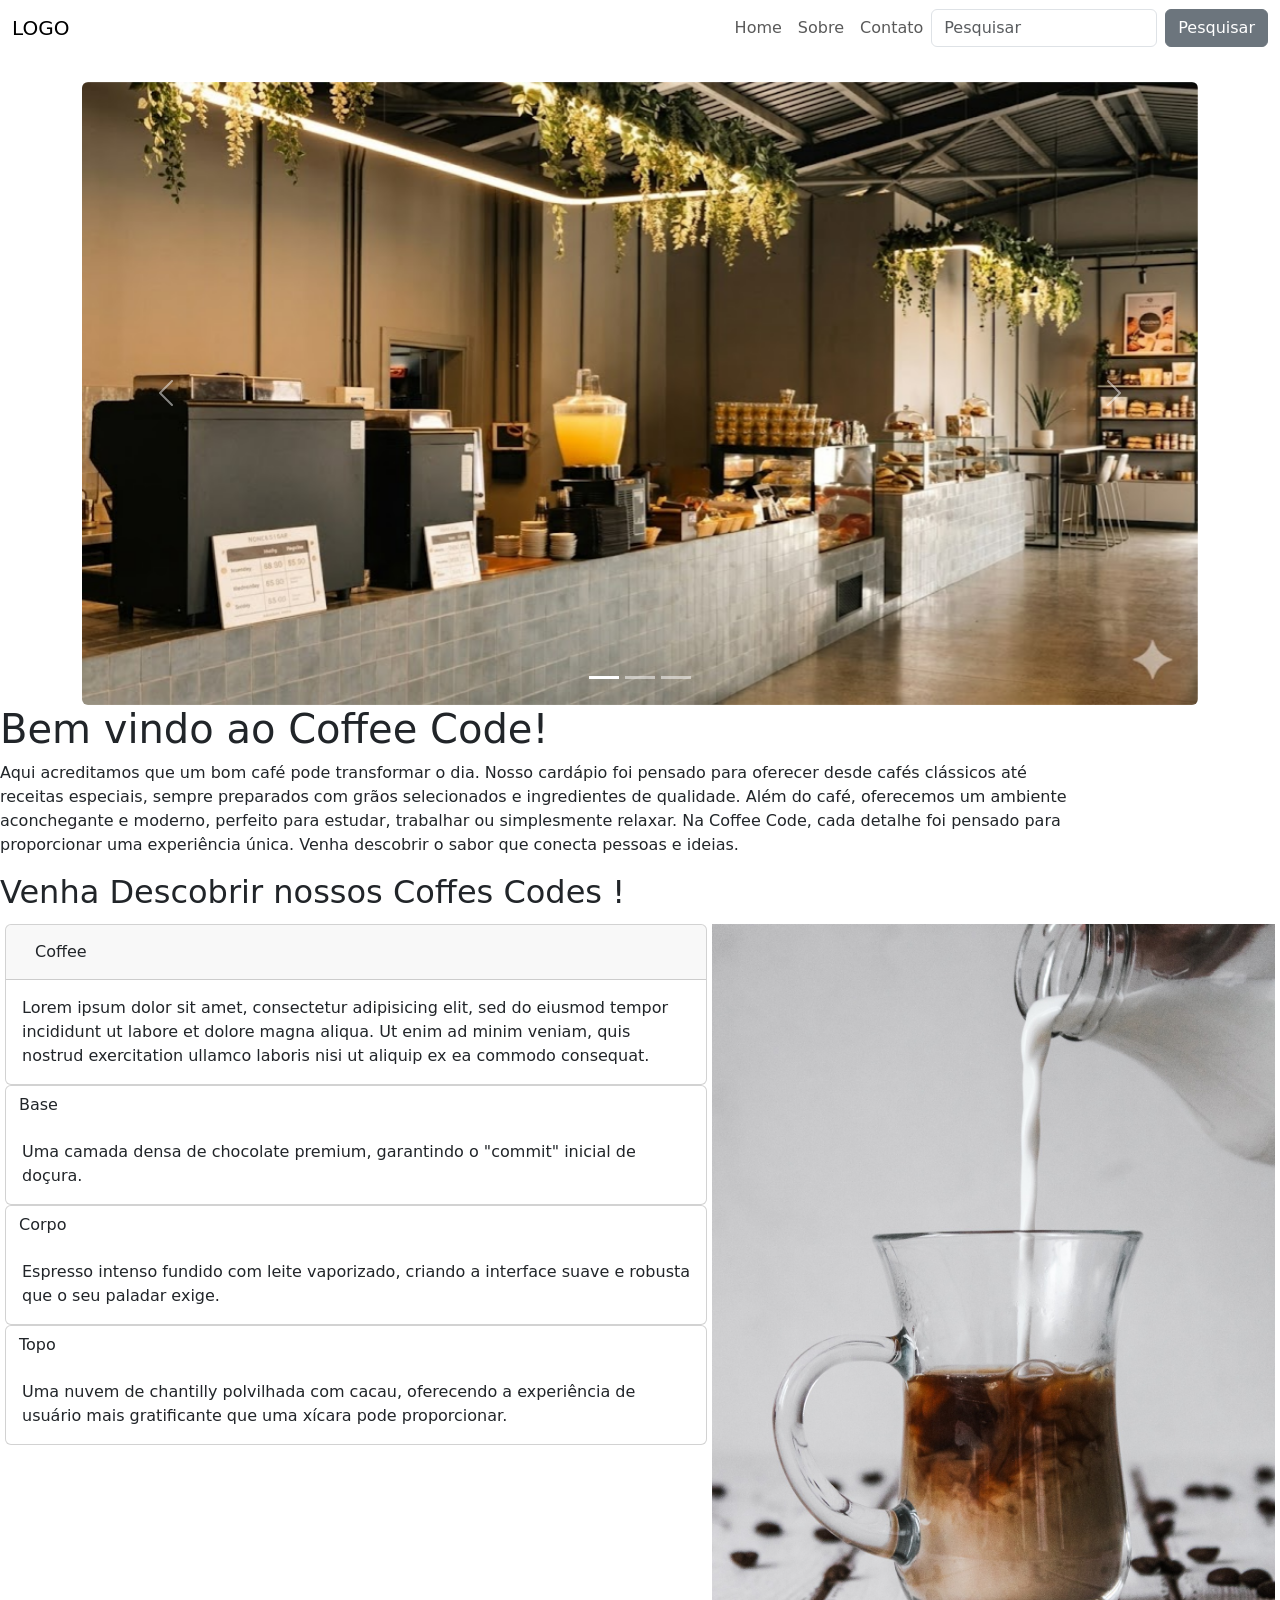
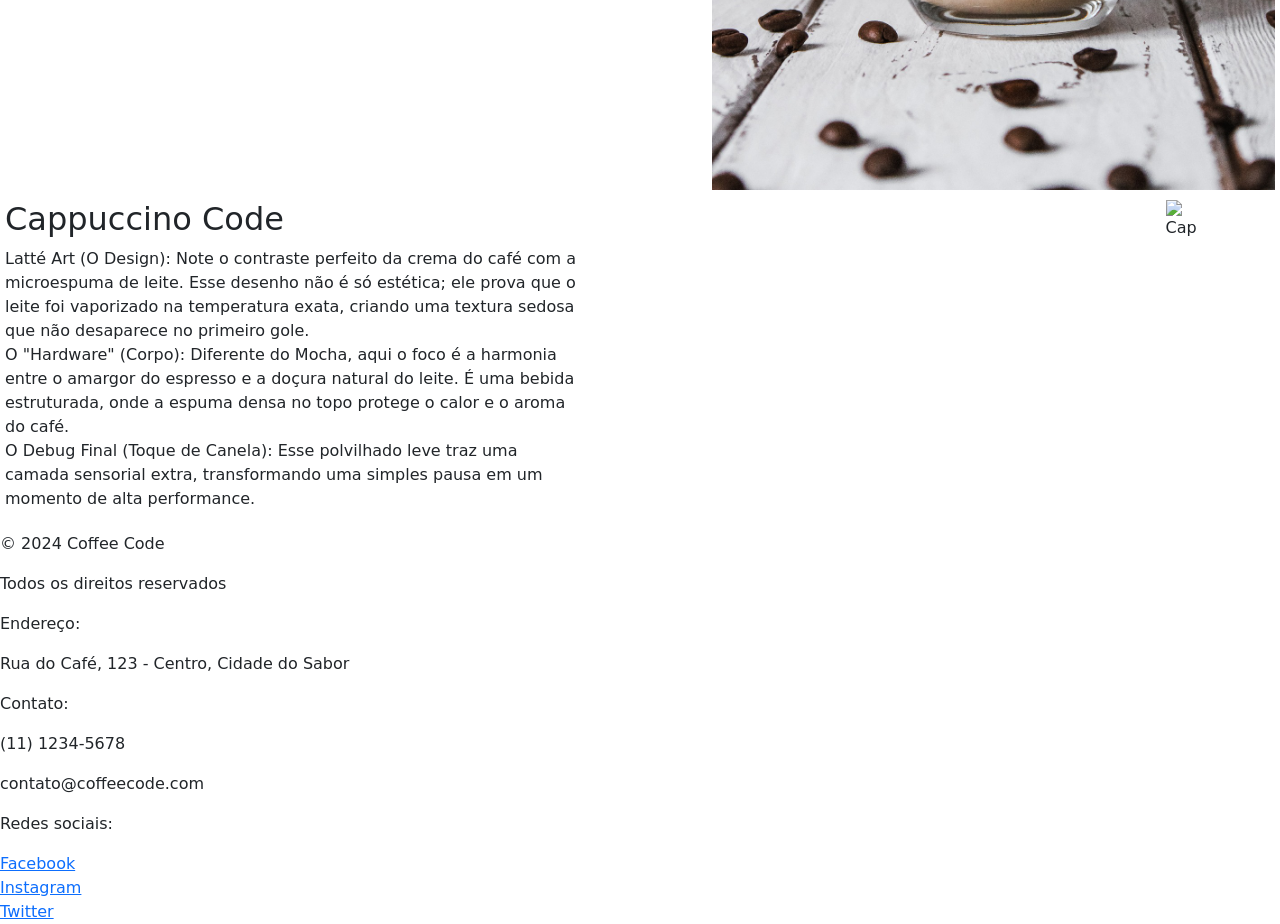
==== commit 20437226: "fix index/ css" ====
--- a/index.html
+++ b/index.html
@@ -20,7 +20,7 @@
         </button>
 
         <div class="collapse navbar-collapse" id="collapsibleNavbar">
-          <ul class="navbar-nav">
+          <ul class="navbar-nav ms-auto">
             <li class="nav-item">
               <a class="nav-link" href="index.html">Home</a>
             </li>
@@ -82,7 +82,7 @@
         <h2> Venha Descobrir nossos Coffes Codes !</h2>
     </section>
     
-    <article class="row row-cols-2">
+    <article>
       <div id="accordion">
         <div class="card">
           <div class="card-header">
@@ -128,11 +128,12 @@
         </div>
       </div>
       </div>
-      </div> 
+      </div>
+      
+      <img src="./Imagem/mochaet2.jpg" alt="Mocha Café"
+        width="100%"
+        height="100%">
 
-        <img src="./Imagem/mochaet2.jpg" alt="Mocha Café"
-        width="30%"
-        height="30%">
     </article>
 
     
--- a/Style/style.css
+++ b/Style/style.css
@@ -89,3 +89,9 @@
     margin-bottom: 2%;
 }
 
+article {
+  display: grid;
+  grid-template-columns: auto auto;
+  gap: 5px;
+  padding: 5px;
+}
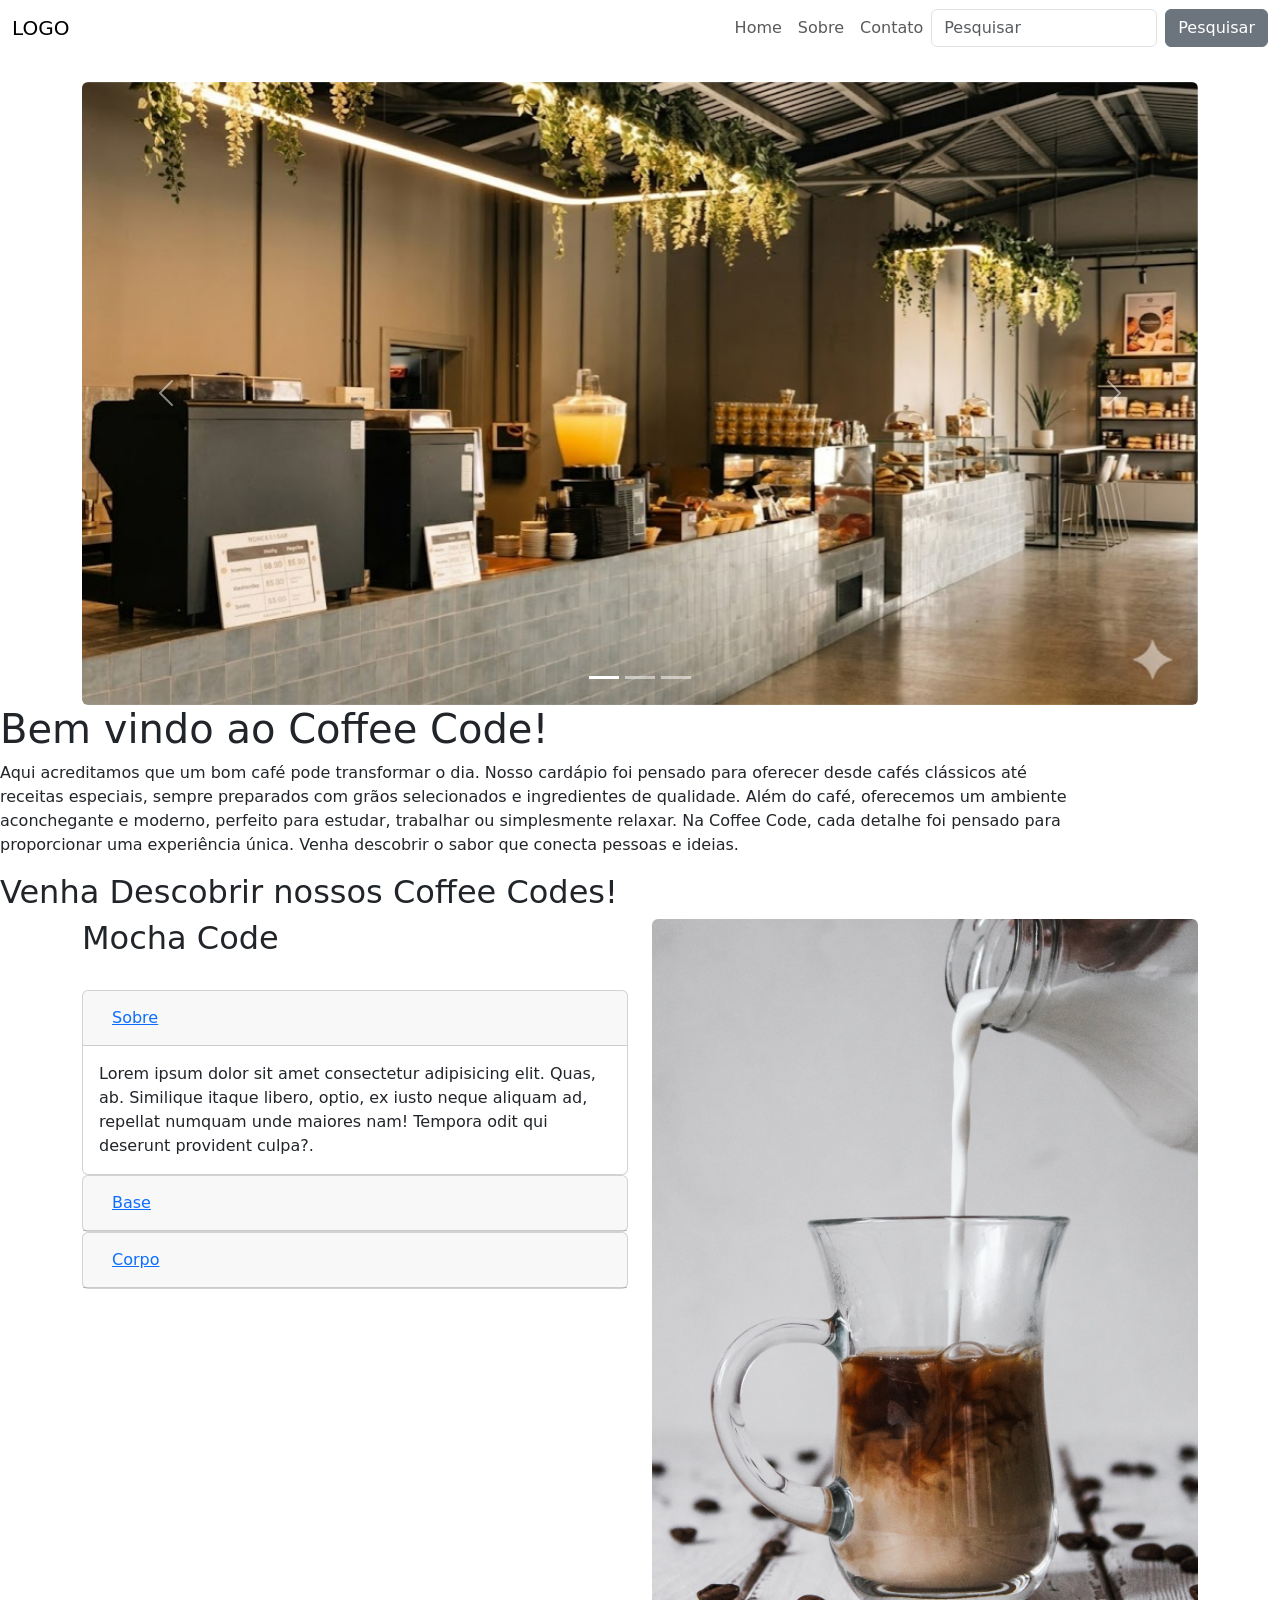
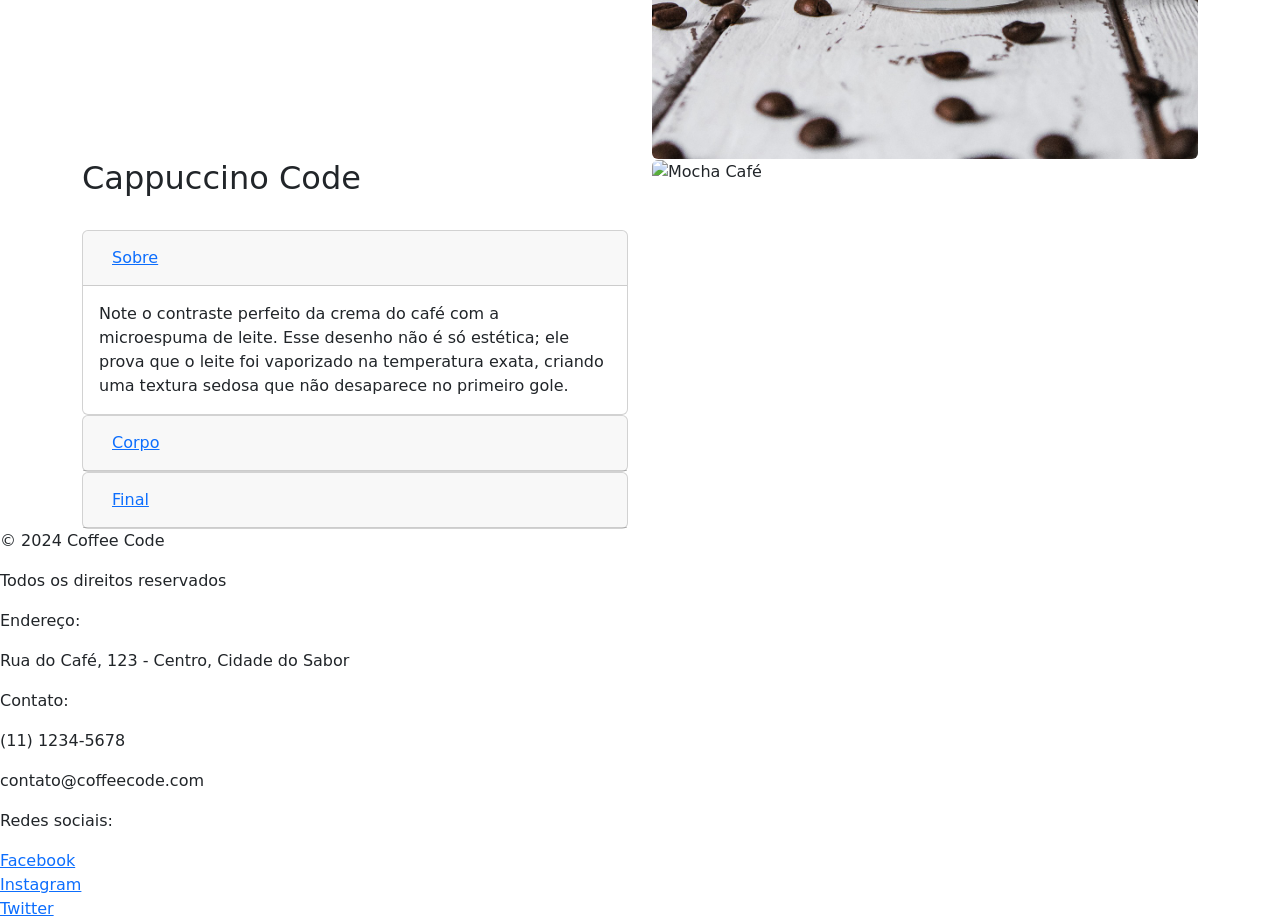
==== commit f1cbe925: "fix index" ====
--- a/index.html
+++ b/index.html
@@ -79,79 +79,123 @@
             Venha descobrir o sabor que conecta pessoas e ideias.
         </p>
     </div>
-        <h2> Venha Descobrir nossos Coffes Codes !</h2>
+      <h2>Venha Descobrir nossos Coffee Codes!</h2>
     </section>
     
-    <article>
-      <div id="accordion">
-        <div class="card">
-          <div class="card-header">
-            <a class="btn" data-bs-toggle="collapse" href="#collapseOne">Coffee</a>
-          </div>
-        <div id="collapseOne" class="collapse show" data-bs-parent="#accordion">
-          <div class="card-body">
-          Lorem ipsum dolor sit amet, consectetur adipisicing elit, sed do eiusmod tempor incididunt ut labore et dolore magna aliqua. Ut enim ad minim veniam, quis nostrud exercitation ullamco laboris nisi ut aliquip ex ea commodo consequat.
+    <article class="container"> <div class="row">
+    
+    <div class="col-md-6">
+      <div class="row">
+        
+        <div class="col-12 mb-4">
+          <h2>Mocha Code</h2>
+          </div>
+
+        <div class="col-12">
+           <div id="accordionExemplo">
+
+          
+              <div class="card">
+              <div class="card-header">
+                <button class="btn btn-link" data-bs-toggle="collapse" data-bs-target="#collapseCoffee">Sobre</button>
+              </div>
+              <div id="collapseCoffee" class="collapse show" data-bs-parent="#accordionExemplo">
+                <div class="card-body">
+                  Lorem ipsum dolor sit amet consectetur adipisicing elit. Quas, ab. Similique itaque libero, optio, ex iusto neque aliquam ad, repellat numquam unde maiores nam! Tempora odit qui deserunt provident culpa?.
+                </div>
+              </div>
+            </div>
+
+            <div class="card">
+              <div class="card-header">
+                <button class="btn btn-link" data-bs-toggle="collapse" data-bs-target="#collapseBase">Base</button>
+              </div>
+              <div id="collapseBase" class="collapse" data-bs-parent="#accordionExemplo">
+                <div class="card-body">
+                  Uma camada densa de chocolate premium, garantindo o "commit" inicial de doçura.
+                </div>
+              </div>
+            </div>
+
+            <div class="card">
+              <div class="card-header">
+                <button class="btn btn-link" data-bs-toggle="collapse" data-bs-target="#collapseCorpo">Corpo</button>
+              </div>
+              <div id="collapseCorpo" class="collapse" data-bs-parent="#accordionExemplo">
+                <div class="card-body">
+                  Espresso intenso fundido com leite vaporizado, criando a interface suave e robusta.
+                </div>
+              </div>
+            </div>
+
+  
+            
           </div>
         </div>
+
+      </div> </div> <div class="col-md-6">
+      <img src="./Imagem/mochaet2.jpg" alt="Mocha Café" class="img-fluid rounded w-60 h-60" style="object-fit: cover;">
+    </div>
+
+  </div> </article>
+
+
+    <article class="container"> <div class="row">
+    
+    <div class="col-md-6">
+      <div class="row">
+        
+        <div class="col-12 mb-4">
+          <h2>Cappuccino Code</h2>
+          </div>
+
+        <div class="col-12">
+           <div id="accordionExemplo">
+
+          
+              <div class="card">
+              <div class="card-header">
+                <button class="btn btn-link" data-bs-toggle="collapse" data-bs-target="#collapseCoffee">Sobre</button>
+              </div>
+              <div id="collapseCoffee" class="collapse show" data-bs-parent="#accordionExemplo">
+                <div class="card-body">
+                  Note o contraste perfeito da crema do café com a microespuma de leite. Esse desenho não é só estética; ele prova que o leite foi vaporizado na temperatura exata, criando uma textura sedosa que não desaparece no primeiro gole.                </div>
+              </div>
+            </div>
+
+            <div class="card">
+              <div class="card-header">
+                <button class="btn btn-link" data-bs-toggle="collapse" data-bs-target="#collapseBase">Corpo</button>
+              </div>
+              <div id="collapseBase" class="collapse" data-bs-parent="#accordionExemplo">
+                <div class="card-body">
+                  Diferente do Mocha, aqui o foco é a harmonia entre o amargor do espresso e a doçura natural do leite. É uma bebida estruturada, onde a espuma densa no topo protege o calor e o aroma do café.
+                </div>
+              </div>
+            </div>
+
+            <div class="card">
+              <div class="card-header">
+                <button class="btn btn-link" data-bs-toggle="collapse" data-bs-target="#collapseCorpo">Final</button>
+              </div>
+              <div id="collapseCorpo" class="collapse" data-bs-parent="#accordionExemplo">
+                <div class="card-body">
+                   Esse polvilhado leve traz uma camada sensorial extra, transformando uma simples pausa em um momento de alta performance.
+                </div>
+              </div>
+            </div>
+
+  
+            
+          </div>
         </div>
 
-        <div class="card">
-          <div class-header>
-            <a class="btn" data-bs-toggle="collapse" href="#collapseOne">Base</a>
-          </div>
-          <div id="collapseOne" class="collapse show" data-bs-parent="#accordion">
-          <div class="card-body">
-             Uma camada densa de chocolate premium, garantindo o "commit" inicial de doçura.
-          </div>
-        </div>
-        </div>
-
-        <div class="card">
-          <div class-header>
-            <a class="btn" data-bs-toggle="collapse" href="#collapseOne">Corpo</a>
-          </div>
-          <div id="collapseOne" class="collapse show" data-bs-parent="#accordion">
-          <div class="card-body">
-            Espresso intenso fundido com leite vaporizado, criando a interface suave e robusta que o seu paladar exige.          
-          </div>
-          </div>
-        </div>
-
-        <div class="card">
-          <div class-header>
-            <a class="btn" data-bs-toggle="collapse" href="#collapseOne">Topo</a>
-          </div>
-          <div id="collapseOne" class="collapse show" data-bs-parent="#accordion">
-          <div class="card-body">
-            Uma nuvem de chantilly polvilhada com cacau, oferecendo a experiência de usuário mais gratificante que uma xícara pode proporcionar.          </div>
-          </div>
-        </div>
-      </div>
-      </div>
-      </div>
-      
-      <img src="./Imagem/mochaet2.jpg" alt="Mocha Café"
-        width="100%"
-        height="100%">
-
-    </article>
-
-    
-     <article>
-        <nav><h2>Cappuccino Code</h2>
-           <p style="width: 50%;">
-           Latté Art (O Design): Note o contraste perfeito da crema do café com a microespuma de leite. Esse desenho não é só estética; ele prova que o leite foi vaporizado na temperatura exata, criando uma textura sedosa que não desaparece no primeiro gole.
-           <br>
-           O "Hardware" (Corpo): Diferente do Mocha, aqui o foco é a harmonia entre o amargor do espresso e a doçura natural do leite. É uma bebida estruturada, onde a espuma densa no topo protege o calor e o aroma do café.
-           <br>
-           O Debug Final (Toque de Canela): Esse polvilhado leve traz uma camada sensorial extra, transformando uma simples pausa em um momento de alta performance.
-           </p>
-        </nav>
-
-        <img src="./Imagem/cappuccino.jpg" alt="Cappuccino"
-        width="30%"
-        height="30%">        
-    </article>
+      </div> </div> <div class="col-md-6">
+      <img src="./Imagem/cappuccino.jpg" alt="Mocha Café" class="img-fluid rounded w-65 h-65" style="object-fit: cover;">
+    </div>
+
+  </div> </article>
+
 
 <footer>
   <div>
--- a/Style/style.css
+++ b/Style/style.css
@@ -89,9 +89,3 @@
     margin-bottom: 2%;
 }
 
-article {
-  display: grid;
-  grid-template-columns: auto auto;
-  gap: 5px;
-  padding: 5px;
-}
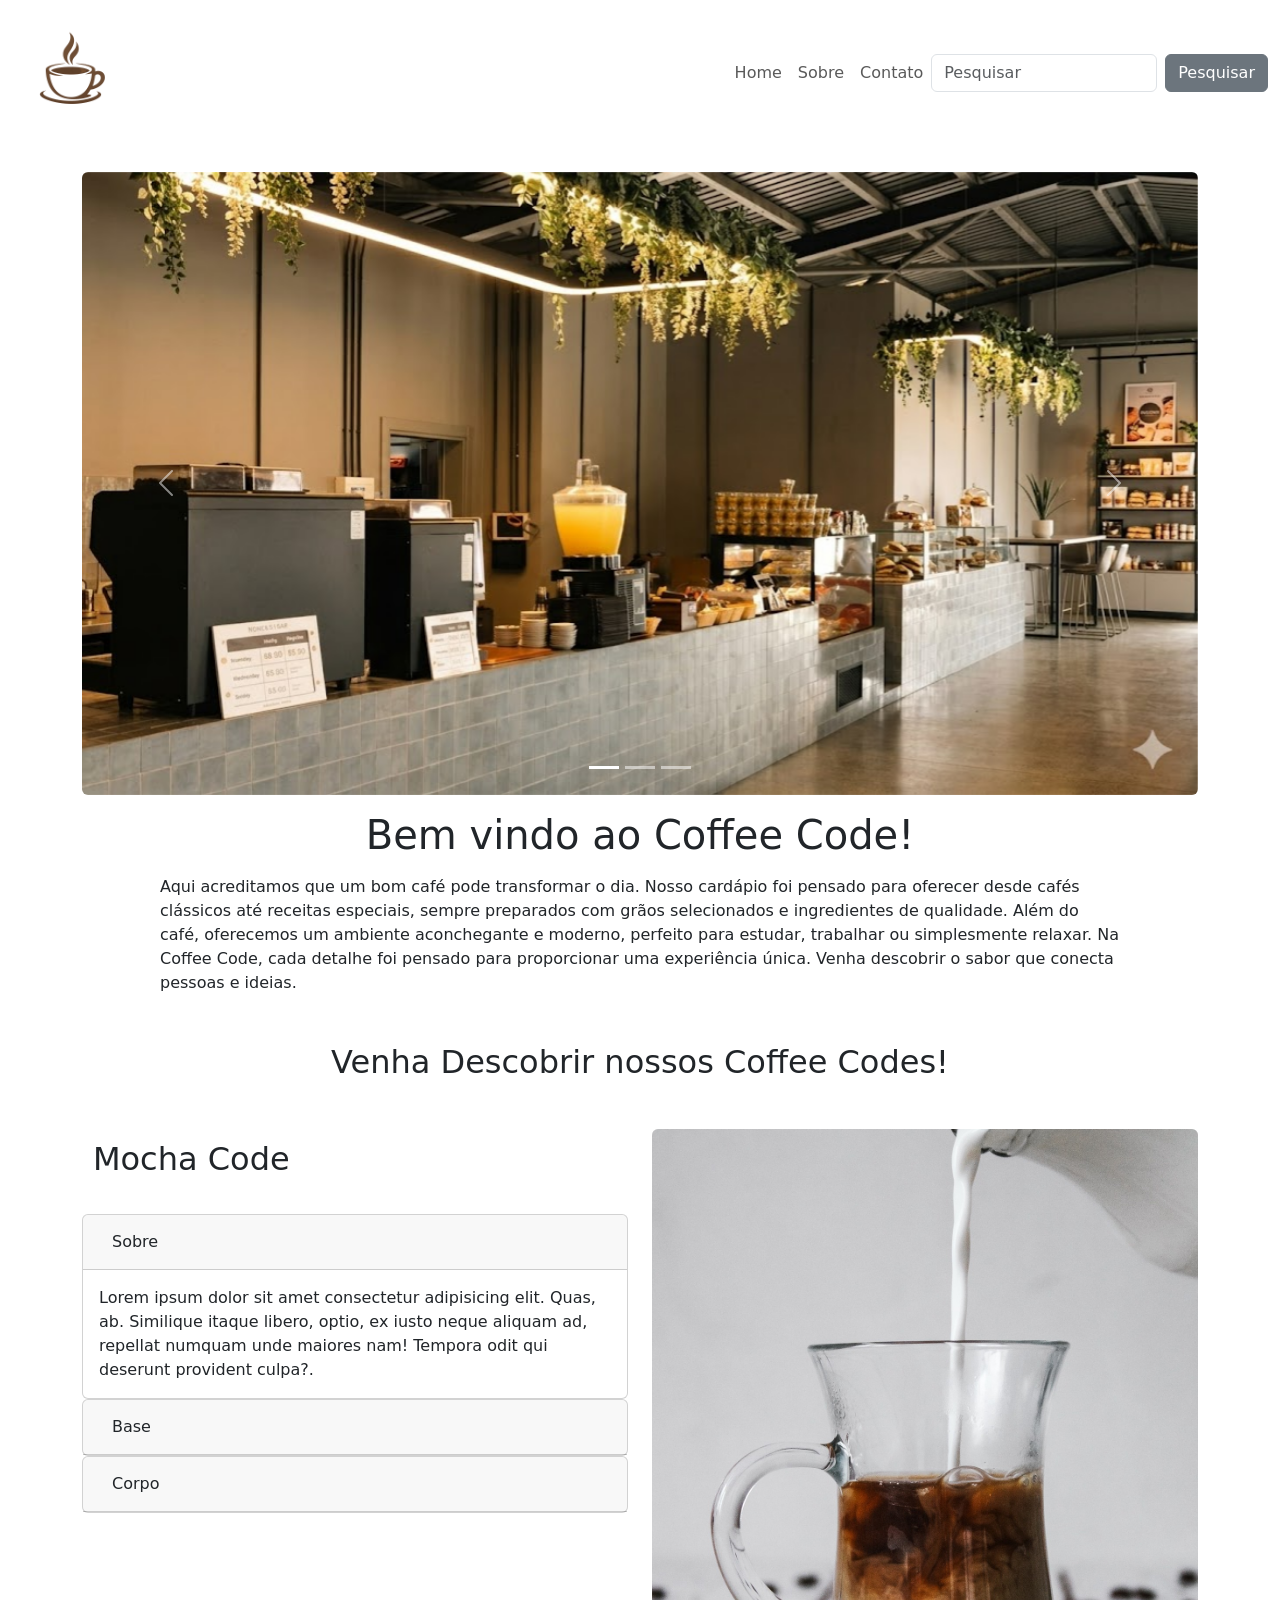
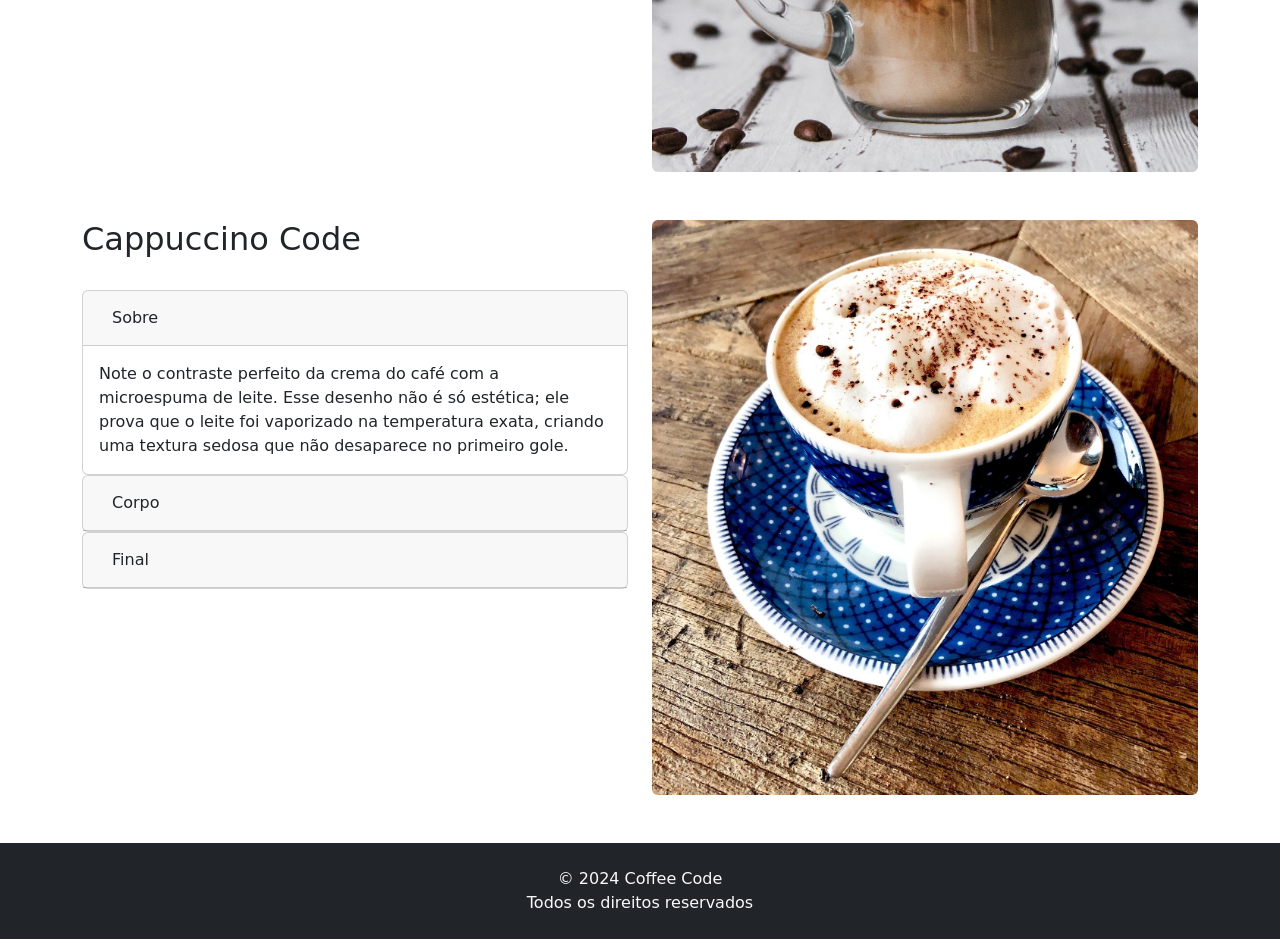
==== commit 25eb5dc7: "fix index/sobre/contato" ====
--- a/index.html
+++ b/index.html
@@ -14,30 +14,30 @@
     <header>
       <div class="navbar navbar-expand-sm bg-muted navbar-muted">
         <div class="container-fluid">
-        <a class="navbar-brand" href="index.html">LOGO</a> <!-- COLOCAR A LOGO AQUI -->
-        <button class="navbar-toggler" type="button" data-bs-toggle="collapse" data-bs-target="#collapsibleNavbar">
-        <span class="navbar-toggler-icon"></span>
-        </button>
-
-        <div class="collapse navbar-collapse" id="collapsibleNavbar">
-          <ul class="navbar-nav ms-auto">
-            <li class="nav-item">
-              <a class="nav-link" href="index.html">Home</a>
-            </li>
-            <li class="nav-item">
-              <a class="nav-link" href="sobre.html">Sobre</a>
-            </li>
-            <li class="nav-item">
-              <a class="nav-link" href="contato.html">Contato</a>
-            </li>
-          </ul>
-  
-          <form class="d-flex">
+          <a class="navbar-brand" href="index.html"><img class="img-fluid" style="max-width: 120px;" src="./Imagem/logo3.0.png" alt=""></a>
+          <button class="navbar-toggler" type="button" data-bs-toggle="collapse" data-bs-target="#collapsibleNavbar">
+            <span class="navbar-toggler-icon"></span>
+          </button>
+
+          <div class="collapse navbar-collapse" id="collapsibleNavbar">
+            <ul class="navbar-nav ms-auto">
+              <li class="nav-item">
+                <a class="nav-link" href="index.html">Home</a>
+              </li>
+              <li class="nav-item">
+                <a class="nav-link" href="sobre.html">Sobre</a>
+              </li>
+              <li class="nav-item">
+                <a class="nav-link" href="contato.html">Contato</a>
+              </li>
+            </ul>
+  
+            <form class="d-flex">
               <input class="form-control me-2 h-99" type="text" placeholder="Pesquisar">
               <button class="btn btn-secondary" type="button">Pesquisar</button>
-          </form>
+            </form>
           </div>
-      </div>
+        </div>
     </header>
     
     <main class="container">
@@ -50,177 +50,170 @@
        </div>
   
        <div class="carousel-inner rounded">
-         <div class="carousel-item active">
-           <img src="./Imagem/carrossel1.jpg" alt="Cafeteria" class="d-block" style="width:100%">
-         </div>
-         <div class="carousel-item">
-           <img src="./Imagem/carrossel2.jpg" alt="Cafeteria" class="d-block" style="width:100%">
-         </div>
-         <div class="carousel-item">
-           <img src="./Imagem/carrossel3.jpg" alt="Cafeteria" class="d-block" style="width:100%">
-         </div>
+        <div class="carousel-item active">
+          <img src="./Imagem/carrossel1.jpg" alt="Cafeteria" class="d-block" style="width:100%">
+        </div>
+        <div class="carousel-item">
+          <img src="./Imagem/carrossel2.jpg" alt="Cafeteria" class="d-block" style="width:100%">
+        </div>
+        <div class="carousel-item">
+          <img src="./Imagem/carrossel3.jpg" alt="Cafeteria" class="d-block" style="width:100%">
+        </div>
        </div>
   
        <button class="carousel-control-prev" type="button" data="#demo" data-bs-slide="prev">
-         <span class="carousel-control-prev-icon"></span>
+        <span class="carousel-control-prev-icon"></span>
        </button>
        <button class="carousel-control-next" type="button" data-bs-target="#demo" data-bs-slide="next">
          <span class="carousel-control-next-icon"></span>
        </button>
+
      </div>
     </main>
 
     <section>
-    </div>
-
-        <h1>Bem vindo ao Coffee Code!</h1>
-        <p style="width: 85%;"> Aqui acreditamos que um bom café pode transformar o dia. Nosso cardápio foi pensado para oferecer desde cafés clássicos até receitas especiais, sempre preparados com grãos selecionados e ingredientes de qualidade.
-            Além do café, oferecemos um ambiente aconchegante e moderno, perfeito para estudar, trabalhar ou simplesmente relaxar. Na Coffee Code, cada detalhe foi pensado para proporcionar uma experiência única.
-            Venha descobrir o sabor que conecta pessoas e ideias.
+    <div>
+        <h1 class="text-center m-3">Bem vindo ao Coffee Code!</h1>
+        <p class="w-75 mx-auto"> 
+          Aqui acreditamos que um bom café pode transformar o dia. Nosso cardápio foi pensado para oferecer 
+          desde cafés clássicos até receitas especiais, sempre preparados com grãos selecionados e ingredientes de qualidade.
+          Além do café, oferecemos um ambiente aconchegante e moderno, perfeito para estudar, trabalhar ou simplesmente relaxar.
+          Na Coffee Code, cada detalhe foi pensado para proporcionar uma experiência única.
+          Venha descobrir o sabor que conecta pessoas e ideias.
         </p>
     </div>
-      <h2>Venha Descobrir nossos Coffee Codes!</h2>
+
+      <h2 class="text-center m-5">Venha Descobrir nossos Coffee Codes!</h2>
     </section>
     
-    <article class="container"> <div class="row">
-    
-    <div class="col-md-6">
+    <article class="container m-5 mx-auto"> 
       <div class="row">
+        <div class="col-md-6">
+          <div class="row">
+            <div class="col-12 mb-4">
+              <h2 style="margin: 2%;">Mocha Code</h2>
+            </div>
+            <div class="col-12">
+              <div id="accordionExemplo">
+
+                <div class="card">
+                  <div class="card-header">
+                    <button class="btn btn-accordion" data-bs-toggle="collapse" data-bs-target="#collapseCoffee">Sobre</button>
+                  </div>
+                  <div id="collapseCoffee" class="collapse show">
+                    <div class="card-body">
+                      Lorem ipsum dolor sit amet consectetur adipisicing elit.
+                      Quas, ab. Similique itaque libero, optio, ex iusto neque aliquam ad, 
+                      repellat numquam unde maiores nam! Tempora odit qui deserunt provident culpa?.
+                    </div>
+                  </div>
+                </div>
+
+                <div class="card">
+                  <div class="card-header">
+                    <button class="btn btn-accordion" data-bs-toggle="collapse" data-bs-target="#collapseBase">Base</button>
+                  </div>
+                  <div id="collapseBase" class="collapse">
+                    <div class="card-body">
+                      Uma camada densa de chocolate premium, garantindo o "commit" inicial de doçura.
+                    </div>
+                  </div>
+                </div>
+
+                <div class="card">
+                  <div class="card-header">
+                    <button class="btn btn-accordion" data-bs-toggle="collapse" data-bs-target="#collapseCorpo">Corpo</button>
+                  </div>
+                  <div id="collapseCorpo" class="collapse">
+                    <div class="card-body">
+                      Espresso intenso fundido com leite vaporizado, criando a interface suave e robusta.
+                    </div>
+                  </div>
+                </div>
+
+  
+            
+              </div>
+            </div>
+          </div> 
+        </div> 
         
-        <div class="col-12 mb-4">
-          <h2>Mocha Code</h2>
-          </div>
-
-        <div class="col-12">
-           <div id="accordionExemplo">
-
-          
-              <div class="card">
-              <div class="card-header">
-                <button class="btn btn-link" data-bs-toggle="collapse" data-bs-target="#collapseCoffee">Sobre</button>
+        <div class="col-md-6">
+          <img src="./Imagem/mochaet2.jpg" alt="Mocha Café" class="img-fluid rounded">
+        </div>
+      
+      </div>
+    </article>
+
+
+    <article class="container">
+      <div class="row">
+        <div class="col-md-6">
+          <div class="row">
+
+            <div class="col-12 mb-4">
+              <h2>Cappuccino Code</h2>
+            </div>
+
+            <div class="col-12">
+              <div id="accordionExemplo">
+
+                <div class="card">
+                  <div class="card-header">
+                    <button class="btn btn-accordion" data-bs-toggle="collapse" data-bs-target="#collapseCoffee">Sobre</button>
+                  </div>
+                  <div id="collapseCoffee" class="collapse show">
+                    <div class="card-body">
+                      Note o contraste perfeito da crema do café com a microespuma de leite.
+                      Esse desenho não é só estética; ele prova que o leite foi vaporizado na temperatura exata, 
+                      criando uma textura sedosa que não desaparece no primeiro gole.           
+                    </div>
+                  </div>
+                </div>
+
+                <div class="card">
+                  <div class="card-header">
+                    <button class="btn btn-accordion" data-bs-toggle="collapse" data-bs-target="#collapseBase">Corpo</button>
+                  </div>
+                  <div id="collapseBase" class="collapse">
+                    <div class="card-body">
+                      Diferente do Mocha, aqui o foco é a harmonia entre o amargor do espresso 
+                      e a doçura natural do leite. É uma bebida estruturada, onde a espuma densa no topo protege o calor e o aroma do café.
+                    </div>
+                  </div>
+                </div>
+
+                <div class="card">
+                  <div class="card-header">
+                    <button class="btn btn-accordion" data-bs-toggle="collapse" data-bs-target="#collapseCorpo">Final</button>
+                  </div>
+                  <div id="collapseCorpo" class="collapse">
+                    <div class="card-body">
+                      Esse polvilhado leve traz uma camada sensorial extra, transformando uma simples pausa em um momento de alta performance.
+                    </div>
+                  </div>
+                </div>
+              
               </div>
-              <div id="collapseCoffee" class="collapse show" data-bs-parent="#accordionExemplo">
-                <div class="card-body">
-                  Lorem ipsum dolor sit amet consectetur adipisicing elit. Quas, ab. Similique itaque libero, optio, ex iusto neque aliquam ad, repellat numquam unde maiores nam! Tempora odit qui deserunt provident culpa?.
-                </div>
-              </div>
-            </div>
-
-            <div class="card">
-              <div class="card-header">
-                <button class="btn btn-link" data-bs-toggle="collapse" data-bs-target="#collapseBase">Base</button>
-              </div>
-              <div id="collapseBase" class="collapse" data-bs-parent="#accordionExemplo">
-                <div class="card-body">
-                  Uma camada densa de chocolate premium, garantindo o "commit" inicial de doçura.
-                </div>
-              </div>
-            </div>
-
-            <div class="card">
-              <div class="card-header">
-                <button class="btn btn-link" data-bs-toggle="collapse" data-bs-target="#collapseCorpo">Corpo</button>
-              </div>
-              <div id="collapseCorpo" class="collapse" data-bs-parent="#accordionExemplo">
-                <div class="card-body">
-                  Espresso intenso fundido com leite vaporizado, criando a interface suave e robusta.
-                </div>
-              </div>
-            </div>
-
-  
-            
-          </div>
-        </div>
-
-      </div> </div> <div class="col-md-6">
-      <img src="./Imagem/mochaet2.jpg" alt="Mocha Café" class="img-fluid rounded w-60 h-60" style="object-fit: cover;">
-    </div>
-
-  </div> </article>
-
-
-    <article class="container"> <div class="row">
-    
-    <div class="col-md-6">
-      <div class="row">
-        
-        <div class="col-12 mb-4">
-          <h2>Cappuccino Code</h2>
-          </div>
-
-        <div class="col-12">
-           <div id="accordionExemplo">
-
-          
-              <div class="card">
-              <div class="card-header">
-                <button class="btn btn-link" data-bs-toggle="collapse" data-bs-target="#collapseCoffee">Sobre</button>
-              </div>
-              <div id="collapseCoffee" class="collapse show" data-bs-parent="#accordionExemplo">
-                <div class="card-body">
-                  Note o contraste perfeito da crema do café com a microespuma de leite. Esse desenho não é só estética; ele prova que o leite foi vaporizado na temperatura exata, criando uma textura sedosa que não desaparece no primeiro gole.                </div>
-              </div>
-            </div>
-
-            <div class="card">
-              <div class="card-header">
-                <button class="btn btn-link" data-bs-toggle="collapse" data-bs-target="#collapseBase">Corpo</button>
-              </div>
-              <div id="collapseBase" class="collapse" data-bs-parent="#accordionExemplo">
-                <div class="card-body">
-                  Diferente do Mocha, aqui o foco é a harmonia entre o amargor do espresso e a doçura natural do leite. É uma bebida estruturada, onde a espuma densa no topo protege o calor e o aroma do café.
-                </div>
-              </div>
-            </div>
-
-            <div class="card">
-              <div class="card-header">
-                <button class="btn btn-link" data-bs-toggle="collapse" data-bs-target="#collapseCorpo">Final</button>
-              </div>
-              <div id="collapseCorpo" class="collapse" data-bs-parent="#accordionExemplo">
-                <div class="card-body">
-                   Esse polvilhado leve traz uma camada sensorial extra, transformando uma simples pausa em um momento de alta performance.
-                </div>
-              </div>
-            </div>
-
-  
-            
-          </div>
-        </div>
-
-      </div> </div> <div class="col-md-6">
-      <img src="./Imagem/cappuccino.jpg" alt="Mocha Café" class="img-fluid rounded w-65 h-65" style="object-fit: cover;">
-    </div>
-
-  </div> </article>
-
-
-<footer>
-  <div>
-    <p>© 2024 Coffee Code</p>
-    <p>Todos os direitos reservados</p>
-  </div>
-
-  <div>
-    <p>Endereço:</p>
-    <p>Rua do Café, 123 - Centro, Cidade do Sabor</p>
-  </div>
-
-  <div>
-    <p>Contato:</p>
-    <p>(11) 1234-5678</p>
-    <p>contato@coffeecode.com</p>
-  </div>
-
-  <div>
-    <p>Redes sociais:</p>
-    <a href="#">Facebook</a><br>
-    <a href="#">Instagram</a><br>
-    <a href="#">Twitter</a>
-  </div>
-</footer>
+            </div>
+          </div> 
+        </div> 
+      
+        <div class="col-md-6">
+          <img src="./Imagem/cappuccino.jpg" alt="Mocha Café" class="img-fluid rounded w-65 h-65" style="object-fit: cover;">
+        </div>
+
+      </div> 
+    </article>
+
+    <footer class="bg-dark text-light text-center py-4 mt-5">
+      <div class="container">
+        <div>
+          <p class="mb-0">© 2024 Coffee Code</p>
+          <p class="mb-0">Todos os direitos reservados</p>
+        </div>
+      </div>
+    </footer>
   
 </body>
 </html>
--- a/Style/style.css
+++ b/Style/style.css
@@ -85,7 +85,17 @@
 }
     */
 
+ body {
+    background-color: aliceblue;
+    font-family:'Lucida Sans', 'Lucida Sans Regular', 'Lucida Grande', 'Lucida Sans Unicode', Geneva, Verdana, sans-serif
+}
+
 header {
     margin-bottom: 2%;
 }
 
+section {
+    margin: auto;
+    align-items: center;
+}
+
